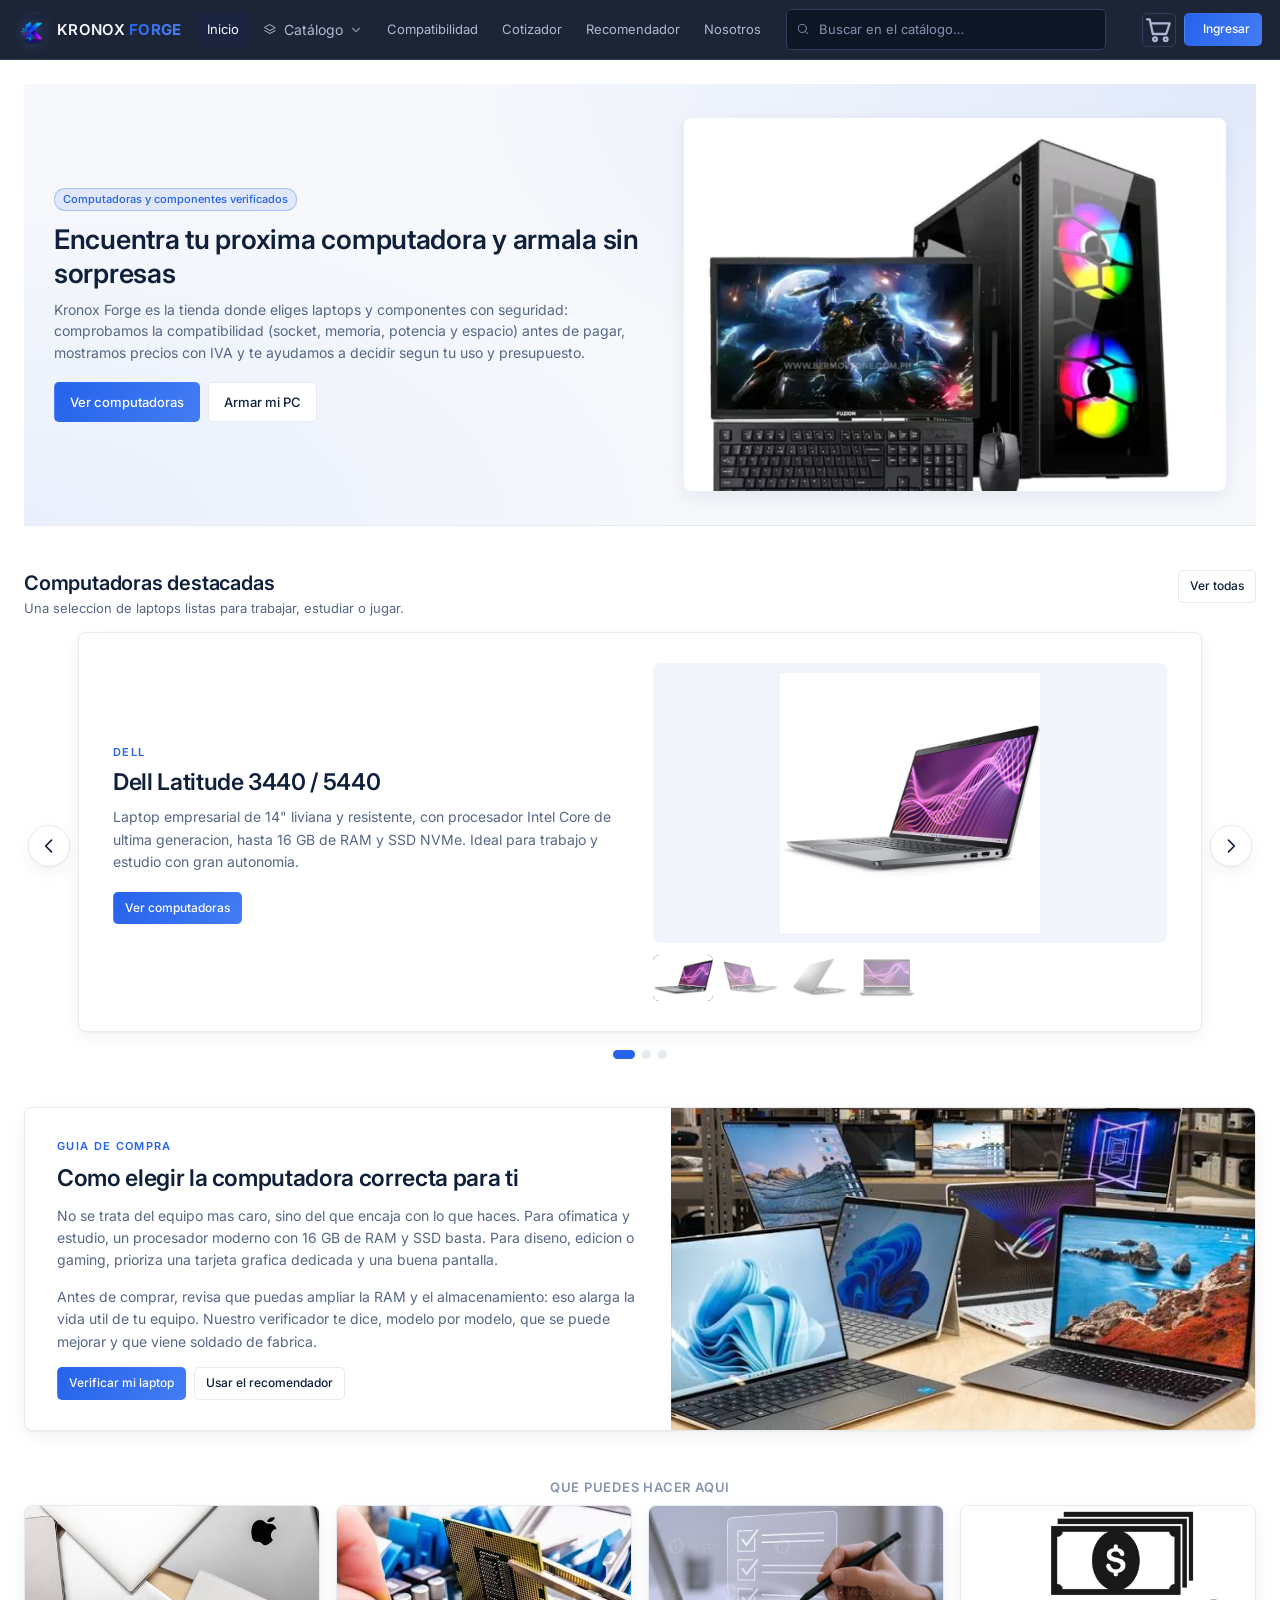
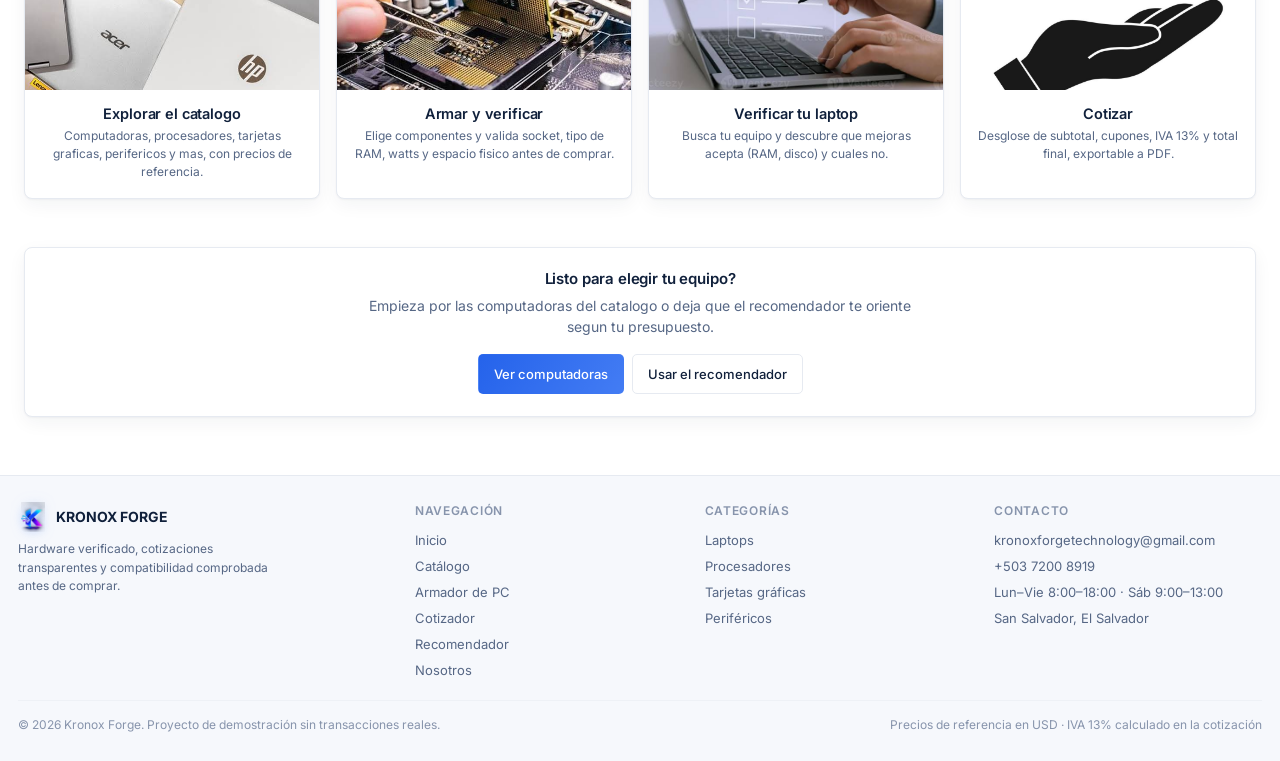
==== index.html @ dac4e7b0 "first commit" ====
<!DOCTYPE html>
<html lang="es">
<head>
<meta charset="UTF-8">
<meta name="viewport" content="width=device-width, initial-scale=1">
<title>Inicio — Kronox Forge</title>
<meta name="description" content="Kronox Forge: tienda y catalogo de computadoras y componentes verificados. Explora laptops destacadas, arma tu PC con validacion de compatibilidad y cotiza con IVA.">
<link rel="preconnect" href="https://fonts.googleapis.com">
<link rel="preconnect" href="https://fonts.gstatic.com" crossorigin>
<link href="https://fonts.googleapis.com/css2?family=Inter:wght@400;500;600&display=swap" rel="stylesheet">
<link rel="stylesheet" href="css/style.css">
<link rel="stylesheet" href="css/style2.css">
</head>
<body data-page="inicio">

<div id="navbar"></div>

<main class="main">
  <div class="wrap">

    <section class="hero hero-split reveal">
      <div class="hero-tx">
        <span class="badge badge-accent" style="margin-bottom:12px">Computadoras y componentes verificados</span>
        <h1>Encuentra tu proxima computadora y armala sin sorpresas</h1>
        <p>Kronox Forge es la tienda donde eliges laptops y componentes con seguridad: comprobamos la compatibilidad (socket, memoria, potencia y espacio) antes de pagar, mostramos precios con IVA y te ayudamos a decidir segun tu uso y presupuesto.</p>
        <div class="btn-group">
          <a class="btn btn-primary" href="catalogo.html?cat=laptops">Ver computadoras</a>
          <a class="btn" href="compatibilidad.html">Armar mi PC</a>
        </div>
      </div>
      <div class="hero-carousel" id="heroCarousel" aria-label="Imagenes de Kronox Forge"></div>
    </section>

    <section class="reveal" style="margin-bottom:48px">
      <div class="sec-head">
        <div>
          <h2>Computadoras destacadas</h2>
          <p>Una seleccion de laptops listas para trabajar, estudiar o jugar.</p>
        </div>
        <a class="btn btn-sm" href="catalogo.html?cat=laptops">Ver todas</a>
      </div>
      <div class="feat-carousel" id="featCarousel">
        <button class="feat-arrow feat-prev" id="featPrev" aria-label="Anterior"><svg viewBox="0 0 24 24" width="20" height="20" fill="none" stroke="currentColor" stroke-width="2" stroke-linecap="round" stroke-linejoin="round"><path d="M15 5l-7 7 7 7"/></svg></button>
        <div class="feat-track" id="featTrack"></div>
        <button class="feat-arrow feat-next" id="featNext" aria-label="Siguiente"><svg viewBox="0 0 24 24" width="20" height="20" fill="none" stroke="currentColor" stroke-width="2" stroke-linecap="round" stroke-linejoin="round"><path d="M9 5l7 7-7 7"/></svg></button>
        <div class="feat-dots" id="featDots"></div>
      </div>
    </section>

    <section class="reveal" style="margin-bottom:48px">
      <article class="card editorial">
        <div class="editorial-tx">
          <span class="eyebrow">Guia de compra</span>
          <h2>Como elegir la computadora correcta para ti</h2>
          <p>No se trata del equipo mas caro, sino del que encaja con lo que haces. Para ofimatica y estudio, un procesador moderno con 16 GB de RAM y SSD basta. Para diseno, edicion o gaming, prioriza una tarjeta grafica dedicada y una buena pantalla.</p>
          <p>Antes de comprar, revisa que puedas ampliar la RAM y el almacenamiento: eso alarga la vida util de tu equipo. Nuestro verificador te dice, modelo por modelo, que se puede mejorar y que viene soldado de fabrica.</p>
          <div class="btn-group">
            <a class="btn btn-primary btn-sm" href="compatibilidad.html">Verificar mi laptop</a>
            <a class="btn btn-sm" href="recomendador.html">Usar el recomendador</a>
          </div>
        </div>
        <div class="editorial-img" style="background-image:url('img/Inicio imagnes/guia-compra.png')"></div>
      </article>
    </section>

    <section class="reveal" style="margin-bottom:48px">
      <h4 class="section-title" style="text-align:center">Que puedes hacer aqui</h4>
      <div class="tiles">
        <a class="tile" href="catalogo.html">
          <span class="tile-img"><img src="img/Inicio imagnes/laptops muestras.pmg.jpg" alt="Computadoras de muestra" loading="lazy"></span>
          <span class="tile-tx"><h3>Explorar el catalogo</h3><p>Computadoras, procesadores, tarjetas graficas, perifericos y mas, con precios de referencia.</p></span>
        </a>
        <a class="tile" href="compatibilidad.html">
          <span class="tile-img"><img src="img/Inicio imagnes/armado-cpu.png" alt="Armado de PC" loading="lazy"></span>
          <span class="tile-tx"><h3>Armar y verificar</h3><p>Elige componentes y valida socket, tipo de RAM, watts y espacio fisico antes de comprar.</p></span>
        </a>
        <a class="tile" href="compatibilidad.html">
          <span class="tile-img"><img src="img/Inicio imagnes/verificar-laptop.png" alt="Verificacion de laptop" loading="lazy"></span>
          <span class="tile-tx"><h3>Verificar tu laptop</h3><p>Busca tu equipo y descubre que mejoras acepta (RAM, disco) y cuales no.</p></span>
        </a>
        <a class="tile" href="cotizador.html">
          <span class="tile-img"><img src="img/Inicio imagnes/cotizar.png" alt="Cotizacion" loading="lazy"></span>
          <span class="tile-tx"><h3>Cotizar</h3><p>Desglose de subtotal, cupones, IVA 13% y total final, exportable a PDF.</p></span>
        </a>
      </div>
    </section>

    <section class="card card-pad-lg reveal" style="text-align:center">
      <h3 style="margin:0 0 6px">Listo para elegir tu equipo?</h3>
      <p class="muted" style="max-width:560px;margin:0 auto 16px">Empieza por las computadoras del catalogo o deja que el recomendador te oriente segun tu presupuesto.</p>
      <div class="btn-group" style="justify-content:center">
        <a class="btn btn-primary" href="catalogo.html?cat=laptops">Ver computadoras</a>
        <a class="btn" href="recomendador.html">Usar el recomendador</a>
      </div>
    </section>

  </div>
</main>

<div id="footer"></div>
<script src="js/laptops.js"></script>
<script src="js/app.js"></script>
<script>
  (function () {
    var els = document.querySelectorAll('.reveal');
    if (!('IntersectionObserver' in window) || !els.length) {
      for (var r = 0; r < els.length; r++) els[r].classList.add('in');
    } else {
      var io = new IntersectionObserver(function (entries) {
        entries.forEach(function (e) {
          if (e.isIntersecting) { e.target.classList.add('in'); io.unobserve(e.target); }
        });
      }, { threshold: 0.12, rootMargin: '0px 0px -8% 0px' });
      els.forEach(function (el) { io.observe(el); });
    }
  })();

  (function () {
    var HERO_IMAGES = [
      'img/Inicio imagnes/PC Gamer Vanguard Alfa.png',
      'img/Inicio imagnes/Ram Emsamblaje.png',
      'img/Inicio imagnes/laptops muestras.pmg.jpg'
    ];
    var box = document.getElementById('heroCarousel');
    if (!box) return;
    box.innerHTML = HERO_IMAGES.map(function (s, i) {
      return '<img class="hero-slide' + (i === 0 ? ' on' : '') + '" src="' + encodeURI(s) + '" alt="">';
    }).join('');
    var slides = box.querySelectorAll('.hero-slide');
    if (slides.length < 2) return;
    var hi = 0;
    setInterval(function () {
      slides[hi].classList.remove('on');
      hi = (hi + 1) % slides.length;
      slides[hi].classList.add('on');
    }, 3000);
  })();

  (function () {
    var FEATURED = [
      {
        brand: 'Dell',
        name: 'Dell Latitude 3440 / 5440',
        desc: 'Laptop empresarial de 14" liviana y resistente, con procesador Intel Core de ultima generacion, hasta 16 GB de RAM y SSD NVMe. Ideal para trabajo y estudio con gran autonomia.',
        dir: 'img/Computadoras Destacadas/Computadora Dell/',
        images: ['Dell Latitude 3440  5440.png', 'Dell Latitude 3440 54401.png', 'Dell Latitude 3440 54402.png', 'Dell Latitude 3440 54403.png']
      },
      {
        brand: 'Lenovo',
        name: 'Lenovo IdeaPad Pro 5',
        desc: 'Portatil de 14" con pantalla nitida, chasis de aluminio y gran rendimiento multitarea. Equilibrio entre portabilidad y potencia para creativos y uso diario exigente.',
        dir: 'img/Computadoras Destacadas/Computadora Lenovo/',
        images: ['Lenovo IdeaPad PRO 5.png', 'Lenovo IdeaPad PRO 6.png', 'Lenovo IdeaPad PRO 7.png', 'IdeaPad Pro 5 lenovo.png', 'IdeaPad Pro 5 lenovo1.png', 'IdeaPad Pro 5 lenovo2.png', 'IdeaPad Pro 5 lenovo3.png', 'IdeaPad Pro 5 lenovo4.png', 'IdeaPad Pro 5 lenovo5.png']
      },
      {
        brand: 'ASUS',
        name: 'ASUS Zenbook 14 OLED',
        desc: 'Ultrabook premium de 14" con pantalla OLED, chasis delgado de ~1.2 kg y gran bateria. Perfecta para quienes buscan diseno, color preciso y portabilidad.',
        dir: 'img/Computadoras Destacadas/computadora Azus/',
        images: ['ASUS Zenbook 14 OLED.png', 'ASUS Zenbook 14 OLED1.png', 'ASUS Zenbook 14 OLED2.png', 'ASUS Zenbook 14 OLED3.png', 'ASUS Zenbook 14 OLED5.png', 'ASUS Zenbook 14 OLED6.png', 'ASUS Zenbook 14 OLED7.png']
      }
    ];
    var track = document.getElementById('featTrack');
    var dotsBox = document.getElementById('featDots');
    var prevBtn = document.getElementById('featPrev');
    var nextBtn = document.getElementById('featNext');
    if (!track) return;

    var fi = 0;
    var imgIdx = FEATURED.map(function () { return 0; });

    function esc(t) { var d = document.createElement('div'); d.textContent = t == null ? '' : t; return d.innerHTML; }

    function render() {
      var c = FEATURED[fi];
      var cur = imgIdx[fi];
      var thumbs = c.images.map(function (img, i) {
        return '<button type="button" class="feat-thumb' + (i === cur ? ' on' : '') +
          '" data-i="' + i + '" aria-label="Ver foto ' + (i + 1) + ' de ' + esc(c.name) + '">' +
          '<img src="' + encodeURI(c.dir + img) + '" alt=""></button>';
      }).join('');

      track.innerHTML =
        '<article class="feat-card">' +
          '<div class="feat-tx">' +
            '<span class="feat-brand">' + esc(c.brand) + '</span>' +
            '<h3>' + esc(c.name) + '</h3>' +
            '<p>' + esc(c.desc) + '</p>' +
            '<a class="btn btn-sm btn-primary" href="catalogo.html?cat=laptops">Ver computadoras</a>' +
          '</div>' +
          '<div class="feat-gallery">' +
            '<div class="feat-main"><img src="' + encodeURI(c.dir + c.images[cur]) + '" alt="' + esc(c.name) + '"></div>' +
            '<div class="feat-thumbs">' + thumbs + '</div>' +
          '</div>' +
        '</article>';

      var mainImg = track.querySelector('.feat-main img');
      var thumbBtns = track.querySelectorAll('.feat-thumb');
      Array.prototype.forEach.call(thumbBtns, function (b) {
        b.addEventListener('click', function () {
          var i = +b.getAttribute('data-i');
          imgIdx[fi] = i;
          mainImg.src = encodeURI(c.dir + c.images[i]);
          for (var k = 0; k < thumbBtns.length; k++) thumbBtns[k].classList.toggle('on', thumbBtns[k] === b);
        });
      });

      var dots = dotsBox.querySelectorAll('button');
      for (var i = 0; i < dots.length; i++) dots[i].classList.toggle('on', i === fi);
    }

    dotsBox.innerHTML = FEATURED.map(function (c) {
      return '<button type="button" aria-label="Ir a ' + esc(c.name) + '"></button>';
    }).join('');
    Array.prototype.forEach.call(dotsBox.querySelectorAll('button'), function (b, i) {
      b.addEventListener('click', function () { fi = i; render(); });
    });

    function go(dir) { fi = (fi + dir + FEATURED.length) % FEATURED.length; render(); }
    if (prevBtn) prevBtn.addEventListener('click', function () { go(-1); });
    if (nextBtn) nextBtn.addEventListener('click', function () { go(1); });

    render();
  })();
</script>
</body>
</html>
---- css/style.css ----
/* ============================================================
   KRONOX FORGE — Hoja de estilos global
   Estética: dashboard minimalista, slate oscuro, bordes finos.
   ============================================================ */

:root {
  --bg: #FFFFFF;
  --bg-alt: #F6F8FC;
  --surface: #FFFFFF;
  --surface-2: #F1F5FB;
  --border: #6EC1E4;
  --border-soft: #BFE4F3;
  --text: #10203B;
  --muted: #566785;
  --muted-2: #8794AC;
  --accent: #2563EB;
  --accent-2: #2563EB;
  --accent-soft: rgba(37, 99, 235, 0.10);
  --grad: linear-gradient(120deg, #2563EB 0%, #4F86F7 100%);
  --ok: #16A34A;
  --ok-soft: rgba(22, 163, 74, 0.12);
  --err: #DC2626;
  --err-soft: rgba(220, 38, 38, 0.10);
  --warn: #D97706;
  --warn-soft: rgba(217, 119, 6, 0.12);
  --nav-h: 60px;
  --side-w: 250px;
  --radius: 8px;
  --radius-sm: 5px;
  --t: 0.16s ease;
  --maxw: 1280px;
  --hover-border: #B9C6DD;
  --shadow-card: 0 1px 2px rgba(16, 32, 59, 0.04), 0 6px 18px rgba(16, 32, 59, 0.05);
}

/* El navbar conserva su acabado oscuro aunque la página sea blanca */
.nav {
  --bg: #0E1626;
  --surface: #1B2540;
  --surface-2: #243052;
  --border: #2E3C5E;
  --border-soft: #2E3C5E;
  --text: #F6F8FF;
  --muted: #AEB9D4;
  --muted-2: #8591B0;
  --accent-soft: rgba(91, 141, 239, 0.18);
  --hover-border: #465a7a;
}

* { box-sizing: border-box; }

html, body {
  margin: 0;
  padding: 0;
}

body {
  background: var(--bg);
  color: var(--text);
  font-family: 'Inter', system-ui, -apple-system, 'Segoe UI', Roboto, sans-serif;
  font-size: 14px;
  font-weight: 400;
  line-height: 1.55;
  -webkit-font-smoothing: antialiased;
  padding-top: var(--nav-h);
  min-height: 100vh;
}

h1, h2, h3, h4 { margin: 0; font-weight: 600; line-height: 1.25; letter-spacing: -0.01em; }
h1 { font-size: 24px; }
h2 { font-size: 18px; }
h3 { font-size: 15px; }
p { margin: 0 0 10px; }
a { color: var(--accent); text-decoration: none; transition: color var(--t); }
a:hover { color: #1D4ED8; }
img { max-width: 100%; display: block; }

/* Scrollbars finas */
* { scrollbar-width: thin; scrollbar-color: var(--border) transparent; }
::-webkit-scrollbar { width: 8px; height: 8px; }
::-webkit-scrollbar-track { background: transparent; }
::-webkit-scrollbar-thumb { background: var(--border); border-radius: 8px; }
::-webkit-scrollbar-thumb:hover { background: #3f5170; }

/* ---------- Layout base ---------- */
.shell { display: flex; align-items: flex-start; min-height: calc(100vh - var(--nav-h)); }
.main { flex: 1; min-width: 0; padding: 24px; }
.wrap { max-width: var(--maxw); margin: 0 auto; }
.stack { display: flex; flex-direction: column; gap: 16px; }
.row { display: flex; gap: 12px; align-items: center; }
.row-between { display: flex; gap: 12px; align-items: center; justify-content: space-between; }
.grid-2 { display: grid; grid-template-columns: 1fr 1fr; gap: 16px; }
.spacer { flex: 1; }
.hidden { display: none !important; }
.muted { color: var(--muted); }
.tiny { font-size: 12px; }
.mono { font-variant-numeric: tabular-nums; }
.center { text-align: center; }

.page-head { margin-bottom: 20px; }
.page-head h1 { margin-bottom: 4px; }
.page-head p { color: var(--muted); margin: 0; font-size: 13px; }
.section-title {
  font-size: 13px; font-weight: 600; text-transform: uppercase;
  letter-spacing: 0.06em; color: var(--muted-2); margin: 0 0 10px;
}

/* ---------- Superficies ---------- */
.card {
  background: var(--surface);
  border: 1px solid var(--border);
  border-radius: var(--radius);
  padding: 16px;
  box-shadow: var(--shadow-card);
}
.card-pad-lg { padding: 22px; }
.panel-title { font-size: 14px; font-weight: 600; margin-bottom: 12px; }
.divider { height: 1px; background: var(--border-soft); border: 0; margin: 14px 0; }

/* ---------- Navbar ---------- */
.nav {
  position: fixed; top: 0; left: 0; right: 0; height: var(--nav-h);
  background: rgba(15, 23, 42, 0.94);
  backdrop-filter: blur(8px);
  border-bottom: 1px solid var(--border);
  z-index: 900;
}
.nav-inner {
  max-width: var(--maxw); margin: 0 auto; height: 100%;
  display: flex; align-items: center; gap: 14px; padding: 0 18px; min-width: 0;
}
.logo {
  display: flex; align-items: center; gap: 9px; flex: none;
  font-weight: 600; font-size: 15px; letter-spacing: 0.02em; color: var(--text);
  white-space: nowrap;
}
.logo:hover { color: var(--text); }
.logo-mark {
  width: 30px; height: 30px; flex: none; object-fit: contain;
  filter: drop-shadow(0 0 6px rgba(79, 134, 247, 0.55));
}
.logo-txt b {
  background: var(--grad); -webkit-background-clip: text; background-clip: text;
  -webkit-text-fill-color: transparent; color: transparent; font-weight: 700;
}

.nav-links { display: flex; align-items: center; gap: 2px; min-width: 0; }
.nav-link {
  padding: 7px 11px; border-radius: var(--radius-sm);
  color: var(--muted); font-size: 13px; font-weight: 400;
  transition: background var(--t), color var(--t); white-space: nowrap;
}
.nav-link:hover { background: var(--surface); color: var(--text); }
.nav-link.active { color: var(--text); background: var(--surface); }

.nav-search { position: relative; flex: 1; max-width: 320px; }
.nav-search input { width: 100%; }

.nav-actions { display: flex; align-items: center; gap: 8px; margin-left: auto; }
.icon-btn {
  position: relative; width: 34px; height: 34px; flex: none;
  display: grid; place-items: center;
  background: transparent; border: 1px solid var(--border);
  border-radius: var(--radius-sm); color: var(--muted); cursor: pointer;
  transition: all var(--t);
}
.icon-btn:hover { border-color: #465a7a; color: var(--text); background: var(--surface); }
.badge-count {
  position: absolute; top: -6px; right: -6px; min-width: 17px; height: 17px;
  padding: 0 4px; border-radius: 9px; background: var(--accent);
  color: #fff; font-size: 10px; font-weight: 600; line-height: 17px; text-align: center;
}
.nav-user {
  display: flex; align-items: center; gap: 8px; padding: 4px 10px 4px 4px;
  border: 1px solid var(--border); border-radius: 20px; background: var(--surface);
  color: var(--text); font-size: 13px; cursor: pointer; transition: border-color var(--t);
}
.nav-user:hover { border-color: #465a7a; }
.avatar {
  width: 24px; height: 24px; border-radius: 50%; flex: none;
  background: #4F86F7; color: #fff;
  display: grid; place-items: center; font-size: 11px; font-weight: 600;
}
.menu {
  position: absolute; top: calc(100% + 8px); right: 0; min-width: 190px;
  background: var(--surface); border: 1px solid var(--border);
  border-radius: var(--radius); padding: 5px; z-index: 950;
  box-shadow: 0 12px 28px rgba(0,0,0,0.45);
}
.menu button, .menu a {
  display: flex; align-items: center; gap: 9px; width: 100%;
  padding: 8px 10px; border: 0; border-radius: var(--radius-sm);
  background: transparent; color: var(--text); font: inherit; font-size: 13px;
  text-align: left; cursor: pointer; transition: background var(--t);
}
.menu button:hover, .menu a:hover { background: var(--surface-2); color: var(--text); }
.menu hr { border: 0; border-top: 1px solid var(--border-soft); margin: 5px 0; }
.menu-label { padding: 8px 10px 4px; font-size: 11px; color: var(--muted-2); text-transform: uppercase; letter-spacing: 0.05em; }

.nav-burger { display: none; }

/* Menú de categorías en la barra superior */
.nav-cat { position: relative; }
.nav-cat-btn {
  display: inline-flex; align-items: center; gap: 6px;
  border: 0; background: transparent; font: inherit; cursor: pointer;
}
.nav-cat-btn .nc-ic { width: 15px; height: 15px; display: inline-grid; place-items: center; }
.nav-cat-btn .nc-ic svg, .nav-cat-btn .caret { width: 14px; height: 14px; }
.nav-cat-btn .caret { transition: transform var(--t); opacity: 0.7; }
.nav-cat-btn[aria-expanded="true"] { background: var(--surface); color: var(--text); }
.nav-cat-btn[aria-expanded="true"] .caret { transform: rotate(180deg); }
.cat-mega {
  position: absolute; top: calc(100% + 10px); left: 0; width: min(560px, 86vw);
  background: var(--surface); border: 1px solid var(--border); border-radius: var(--radius);
  box-shadow: 0 16px 40px rgba(0, 0, 0, 0.5); padding: 10px; z-index: 960;
}
.cat-mega-grid { display: grid; grid-template-columns: repeat(3, 1fr); gap: 4px; }
.cat-mega-item {
  display: flex; align-items: center; gap: 10px; padding: 9px 10px;
  border-radius: var(--radius-sm); color: var(--text); font-size: 13px; font-weight: 500;
  transition: background var(--t);
}
.cat-mega-item:hover { background: var(--surface-2); color: var(--text); }
.cat-mega-item .cm-ic {
  width: 32px; height: 32px; flex: none; display: grid; place-items: center;
  border-radius: var(--radius-sm); background: var(--accent-soft);
  border: 1px solid rgba(91, 141, 239, 0.3); color: #ABC6FF;
}
.cat-mega-item .cm-ic svg { width: 16px; height: 16px; }
.cat-mega-item .cm-tx { display: flex; flex-direction: column; line-height: 1.25; min-width: 0; }
.cat-mega-item .cm-tx small { color: var(--muted-2); font-size: 11px; font-weight: 400; }

/* Menú móvil (categorías + navegación) */
.mobile-menu { display: none; }
.mobile-menu.open {
  display: block; position: fixed; top: var(--nav-h); left: 0; right: 0;
  background: var(--surface); border-bottom: 1px solid var(--border);
  padding: 14px 16px; max-height: calc(100vh - var(--nav-h)); overflow-y: auto;
  z-index: 850; box-shadow: 0 16px 30px rgba(0, 0, 0, 0.45);
}
.mm-sec { margin-bottom: 14px; }
.mm-sec:last-child { margin-bottom: 0; }
.mm-h { font-size: 11px; text-transform: uppercase; letter-spacing: 0.06em; color: var(--muted-2); margin-bottom: 8px; }
.mm-cats { display: grid; grid-template-columns: 1fr 1fr; gap: 4px; }
.mobile-menu a { display: block; padding: 9px 10px; border-radius: var(--radius-sm); color: var(--muted); font-size: 13px; }
.mobile-menu a:hover, .mobile-menu a.active { background: var(--surface-2); color: var(--text); }
@media (min-width: 901px) { .mobile-menu { display: none !important; } }

/* Sugerencias de búsqueda */
.suggest {
  position: absolute; top: calc(100% + 6px); left: 0; right: 0; max-height: 340px; overflow-y: auto;
  background: var(--surface); border: 1px solid var(--border); border-radius: var(--radius);
  box-shadow: 0 12px 28px rgba(0,0,0,0.45); z-index: 960; padding: 5px;
}
.suggest-item {
  display: flex; align-items: center; gap: 10px; width: 100%;
  padding: 8px 9px; border: 0; background: transparent; color: var(--text);
  font: inherit; font-size: 13px; text-align: left; cursor: pointer; border-radius: var(--radius-sm);
}
.suggest-item:hover, .suggest-item.sel { background: var(--surface-2); }
.suggest-item .s-price { margin-left: auto; color: var(--muted); font-size: 12px; }
.suggest-empty { padding: 12px 10px; color: var(--muted); font-size: 13px; }

/* ---------- Sidebar ---------- */
.sidebar {
  width: var(--side-w); flex: none; position: sticky; top: var(--nav-h);
  height: calc(100vh - var(--nav-h)); overflow-y: auto;
  border-right: 1px solid var(--border); background: var(--bg-alt);
  padding: 18px 16px; transition: width var(--t), padding var(--t);
}
.sidebar.collapsed { width: 0; padding: 18px 0; overflow: hidden; border-right: 0; }
.side-group { margin-bottom: 22px; }
.side-group > h4 {
  font-size: 11px; text-transform: uppercase; letter-spacing: 0.07em;
  color: var(--muted-2); margin-bottom: 9px; font-weight: 600;
}
.side-list { display: flex; flex-direction: column; gap: 1px; }
.side-link {
  display: flex; align-items: center; gap: 8px; padding: 6px 9px;
  border-radius: var(--radius-sm); color: var(--muted); font-size: 13px;
  cursor: pointer; border: 0; background: transparent; width: 100%;
  text-align: left; font: inherit; transition: all var(--t);
}
.side-link:hover { background: var(--surface); color: var(--text); }
.side-link.active { background: var(--accent-soft); color: var(--accent); }
.side-link .count { margin-left: auto; font-size: 11px; color: var(--muted-2); }
.check {
  display: flex; align-items: center; gap: 8px; padding: 5px 2px;
  font-size: 13px; color: var(--muted); cursor: pointer; transition: color var(--t);
}
.check:hover { color: var(--text); }
.check input { accent-color: var(--accent); width: 14px; height: 14px; cursor: pointer; }
.check .count { margin-left: auto; font-size: 11px; color: var(--muted-2); }

/* Slider doble de precio */
.range-wrap { position: relative; height: 30px; margin: 6px 2px 2px; }
.range-wrap input[type=range] {
  position: absolute; left: 0; right: 0; top: 12px; width: 100%; margin: 0;
  -webkit-appearance: none; appearance: none; background: transparent; pointer-events: none; height: 6px;
}
.range-wrap input[type=range]::-webkit-slider-thumb {
  -webkit-appearance: none; appearance: none; pointer-events: auto;
  width: 14px; height: 14px; border-radius: 50%; background: var(--accent);
  border: 2px solid var(--bg); cursor: pointer; transition: transform var(--t);
}
.range-wrap input[type=range]::-webkit-slider-thumb:hover { transform: scale(1.15); }
.range-wrap input[type=range]::-moz-range-thumb {
  pointer-events: auto; width: 12px; height: 12px; border-radius: 50%;
  background: var(--accent); border: 2px solid var(--bg); cursor: pointer;
}
.range-track { position: absolute; left: 0; right: 0; top: 14px; height: 3px; background: var(--border); border-radius: 3px; }
.range-fill { position: absolute; top: 14px; height: 3px; background: var(--accent); border-radius: 3px; }
.range-vals { display: flex; justify-content: space-between; font-size: 12px; color: var(--muted); margin-top: 4px; }

/* ---------- Formularios ---------- */
label.field { display: block; margin-bottom: 12px; }
label.field > span { display: block; font-size: 12px; color: var(--muted); margin-bottom: 5px; }
input[type=text], input[type=email], input[type=password], input[type=number],
input[type=tel], input[type=search], select, textarea {
  width: 100%; padding: 9px 11px; font: inherit; font-size: 13px;
  background: var(--bg); color: var(--text);
  border: 1px solid var(--border); border-radius: var(--radius-sm);
  transition: border-color var(--t), background var(--t);
}
input::placeholder, textarea::placeholder { color: var(--muted-2); }
input:focus, select:focus, textarea:focus {
  outline: none; border-color: var(--accent); background: var(--bg); box-shadow: 0 0 0 3px var(--accent-soft);
}
input.invalid, select.invalid { border-color: var(--err); }
input.valid { border-color: var(--ok); }
select { cursor: pointer; appearance: none;
  background-image: url("data:image/svg+xml;utf8,<svg xmlns='http://www.w3.org/2000/svg' width='12' height='12' viewBox='0 0 24 24' fill='none' stroke='%2394A3B8' stroke-width='2'><path d='M6 9l6 6 6-6'/></svg>");
  background-repeat: no-repeat; background-position: right 10px center; padding-right: 30px;
}
textarea { resize: vertical; min-height: 74px; }
.search-input-wrap { position: relative; }
.search-input-wrap > svg {
  position: absolute; left: 10px; top: 50%; transform: translateY(-50%);
  color: var(--muted-2); pointer-events: none;
}
.search-input-wrap input { padding-left: 32px; }
.err-text { color: var(--err); font-size: 12px; margin-top: 4px; min-height: 14px; }
.ok-text { color: var(--ok); font-size: 12px; margin-top: 4px; }
.hint { color: var(--muted-2); font-size: 12px; }

/* Slider simple */
input[type=range].solo {
  -webkit-appearance: none; appearance: none; width: 100%; height: 4px;
  background: var(--border); border-radius: 4px; cursor: pointer;
}
input[type=range].solo::-webkit-slider-thumb {
  -webkit-appearance: none; width: 15px; height: 15px; border-radius: 50%;
  background: var(--accent); border: 2px solid var(--bg); cursor: pointer;
}
input[type=range].solo::-moz-range-thumb {
  width: 13px; height: 13px; border-radius: 50%; background: var(--accent);
  border: 2px solid var(--bg); cursor: pointer;
}

/* Toggle */
.toggle-group { display: inline-flex; border: 1px solid var(--border); border-radius: var(--radius-sm); overflow: hidden; }
.toggle-group button {
  padding: 8px 16px; border: 0; background: transparent; color: var(--muted);
  font: inherit; font-size: 13px; cursor: pointer; transition: all var(--t);
}
.toggle-group button + button { border-left: 1px solid var(--border); }
.toggle-group button.active { background: var(--accent-soft); color: var(--accent); }
.toggle-group button:hover:not(.active) { background: var(--surface); color: var(--text); }

/* Chips multiselect */
.chips { display: flex; flex-wrap: wrap; gap: 6px; }
.chip {
  padding: 5px 11px; border: 1px solid var(--border); border-radius: 16px;
  background: transparent; color: var(--muted); font: inherit; font-size: 12px;
  cursor: pointer; transition: all var(--t);
}
.chip:hover { border-color: var(--hover-border); color: var(--text); }
.chip.active { background: var(--accent-soft); border-color: var(--accent); color: var(--accent); }

/* Switch */
.switch { display: inline-flex; align-items: center; gap: 9px; cursor: pointer; font-size: 13px; color: var(--muted); }
.switch input { display: none; }
.switch .track {
  width: 34px; height: 19px; border-radius: 10px; background: var(--border);
  position: relative; transition: background var(--t); flex: none;
}
.switch .track::after {
  content: ''; position: absolute; top: 2px; left: 2px; width: 15px; height: 15px;
  border-radius: 50%; background: var(--muted); transition: transform var(--t), background var(--t);
}
.switch input:checked + .track { background: var(--accent); }
.switch input:checked + .track::after { transform: translateX(15px); background: #fff; }

/* ---------- Botones ---------- */
.btn {
  display: inline-flex; align-items: center; justify-content: center; gap: 7px;
  padding: 9px 15px; border-radius: var(--radius-sm); border: 1px solid var(--border);
  background: var(--surface); color: var(--text); font: inherit; font-size: 13px; font-weight: 500;
  cursor: pointer; transition: all var(--t); white-space: nowrap;
}
.btn:hover { border-color: var(--hover-border); background: var(--surface-2); }
.btn:active { transform: translateY(1px); }
.btn:disabled { opacity: 0.45; cursor: not-allowed; transform: none; }
.btn-primary { background: var(--grad); background-size: 140% 140%; border-color: transparent; color: #fff; }
.btn-primary:hover { background-position: 100% 0; border-color: transparent; filter: brightness(1.05); }
.btn-ghost { background: transparent; border-color: transparent; color: var(--muted); }
.btn-ghost:hover { background: var(--surface); color: var(--text); border-color: var(--border); }
.btn-ok { background: var(--ok); border-color: transparent; color: #fff; }
.btn-ok:hover { background: #15803D; border-color: transparent; color: #fff; filter: brightness(1.03); }
.btn-danger { background: var(--err); border-color: transparent; color: #fff; }
.btn-danger:hover { background: #B91C1C; border-color: transparent; color: #fff; filter: brightness(1.03); }
.btn-clear { color: var(--err); }
.btn-clear:hover { background: var(--err-soft); border-color: var(--err); color: var(--err); }
.btn-sm { padding: 6px 11px; font-size: 12px; }
.btn-block { width: 100%; }
.btn-group { display: flex; gap: 8px; flex-wrap: wrap; }

/* ---------- Badges / estados ---------- */
.badge {
  display: inline-flex; align-items: center; gap: 5px; padding: 2px 8px;
  border-radius: 11px; font-size: 11px; font-weight: 500;
  background: var(--surface-2); color: var(--muted); border: 1px solid var(--border);
}
.badge-ok { background: var(--ok-soft); color: #15803D; border-color: rgba(22,163,74,0.30); }
.badge-err { background: var(--err-soft); color: #B91C1C; border-color: rgba(220,38,38,0.30); }
.badge-warn { background: var(--warn-soft); color: #B45309; border-color: rgba(217,119,6,0.30); }
.badge-accent { background: var(--accent-soft); color: var(--accent); border-color: rgba(37,99,235,0.28); }
.dot { width: 7px; height: 7px; border-radius: 50%; background: currentColor; flex: none; }
.dot-ok { background: var(--ok); }
.dot-err { background: var(--err); }
.dot-warn { background: var(--warn); }

/* ---------- Grid de productos ---------- */
.toolbar {
  display: flex; align-items: center; gap: 12px; flex-wrap: wrap; margin-bottom: 16px;
}
.toolbar .spacer { flex: 1; }
.result-count { color: var(--muted); font-size: 13px; }

.grid {
  display: grid; gap: 14px;
  grid-template-columns: repeat(auto-fill, minmax(238px, 1fr));
}
.pcard {
  background: var(--surface); border: 1px solid var(--border); border-radius: var(--radius);
  padding: 14px; display: flex; flex-direction: column; gap: 10px;
  cursor: pointer; transition: border-color var(--t), background var(--t);
}
.pcard:hover { border-color: var(--hover-border); background: var(--surface-2); }
.pcard-top { display: flex; align-items: flex-start; gap: 11px; }
.picon {
  width: 42px; height: 42px; flex: none; border-radius: var(--radius-sm);
  background: var(--bg); border: 1px solid var(--border);
  display: grid; place-items: center; color: var(--muted);
}
.picon svg { width: 20px; height: 20px; }
.pcard h3 { font-size: 13.5px; font-weight: 600; line-height: 1.35; }
.pcard .brand { font-size: 11px; color: var(--muted-2); text-transform: uppercase; letter-spacing: 0.05em; margin-bottom: 3px; }
.pspecs { display: flex; flex-wrap: wrap; gap: 4px; }
.pspec {
  font-size: 11px; color: var(--muted); background: var(--bg);
  border: 1px solid var(--border-soft); padding: 1px 7px; border-radius: 10px;
}
.pcard-foot { display: flex; align-items: center; gap: 8px; margin-top: auto; padding-top: 4px; }
.price { font-size: 16px; font-weight: 600; letter-spacing: -0.01em; }
.price-sm { font-size: 13px; }
.stock-line { font-size: 11px; color: var(--muted-2); }
.fav-btn {
  width: 28px; height: 28px; flex: none; display: grid; place-items: center;
  border: 1px solid transparent; border-radius: var(--radius-sm); background: transparent;
  color: var(--muted-2); cursor: pointer; transition: all var(--t);
}
.fav-btn:hover { color: var(--text); border-color: var(--border); }
.fav-btn.on { color: var(--err); }
.empty {
  padding: 46px 20px; text-align: center; color: var(--muted);
  border: 1px dashed var(--border); border-radius: var(--radius);
}
.empty h3 { color: var(--text); margin-bottom: 6px; font-size: 15px; }

/* Imágenes de producto */
.pthumb { position: relative; border-radius: 6px; overflow: hidden; border: 1px solid var(--border-soft); background: var(--bg); }
.pthumb img { width: 100%; height: 118px; object-fit: cover; display: block; transition: transform 0.2s ease; }
.pcard:hover .pthumb img { transform: scale(1.04); }
.pthumb-tag {
  position: absolute; left: 7px; bottom: 7px; padding: 2px 8px; border-radius: 10px;
  background: rgba(15, 23, 42, 0.84); border: 1px solid var(--border);
  color: var(--muted); font-size: 10.5px; letter-spacing: 0.02em;
}
.pthumb-tag.err { color: #FECACA; border-color: rgba(220, 38, 38, 0.5); background: rgba(185,28,28,0.92); }
.detail-img { width: 100%; height: 190px; object-fit: cover; border-radius: 6px; border: 1px solid var(--border); margin-bottom: 14px; }
.pick-img, .q-img, .rec-img { width: 38px; height: 38px; object-fit: cover; border-radius: 5px; border: 1px solid var(--border); flex: none; }
.rec-lg { width: 56px; height: 56px; border-radius: 6px; }

/* ---------- Landing ---------- */
.hero {
  position: relative; overflow: hidden;
  border: 0; border-bottom: 1px solid var(--border); border-radius: 0;
  background:
    radial-gradient(120% 160% at 100% 0%, rgba(37, 99, 235, 0.10) 0%, transparent 55%),
    radial-gradient(100% 140% at 0% 100%, rgba(79, 134, 247, 0.08) 0%, transparent 55%),
    var(--bg-alt);
  padding: 34px 30px; margin-bottom: 22px;
}
.hero > :not(.hero-bg) { position: relative; }
.hero-bg {
  position: absolute; inset: 0; width: 100%; height: 100%;
  object-fit: cover; object-position: right center;
  opacity: 0.16; pointer-events: none;
  -webkit-mask-image: linear-gradient(to left, #000 30%, transparent 92%);
  mask-image: linear-gradient(to left, #000 30%, transparent 92%);
}
.hero h1 { font-size: 27px; margin-bottom: 8px; max-width: 640px; }
.hero p { color: var(--muted); max-width: 620px; font-size: 14px; margin-bottom: 18px; }
.hero-search { max-width: 520px; }
.stats { display: grid; grid-template-columns: repeat(auto-fit, minmax(150px, 1fr)); gap: 12px; margin-bottom: 22px; }
.stat { background: var(--surface); border: 1px solid var(--border); border-radius: var(--radius); padding: 14px 16px; }
.stat .n { font-size: 21px; font-weight: 600; letter-spacing: -0.02em; }
.stat .l { font-size: 12px; color: var(--muted); }
.tiles { display: grid; grid-template-columns: repeat(auto-fit, minmax(210px, 1fr)); gap: 12px; }
.tile {
  display: flex; gap: 12px; align-items: flex-start; padding: 15px;
  background: var(--surface); border: 1px solid var(--border); border-radius: var(--radius);
  color: var(--text); transition: border-color var(--t), background var(--t);
}
.tile:hover { border-color: var(--hover-border); background: var(--surface-2); color: var(--text); }
.tile h3 { font-size: 13.5px; margin-bottom: 3px; }
.tile p { font-size: 12px; color: var(--muted); margin: 0; }

/* ---------- Modales ---------- */
.overlay {
  position: fixed; inset: 0; background: rgba(2, 6, 23, 0.72);
  display: flex; align-items: center; justify-content: center; padding: 20px;
  z-index: 1000; opacity: 0; pointer-events: none; transition: opacity var(--t);
}
.overlay.open { opacity: 1; pointer-events: auto; }
.modal {
  background: var(--surface); border: 1px solid var(--border); border-radius: var(--radius);
  width: 100%; max-width: 460px; max-height: 88vh; overflow-y: auto;
  transform: translateY(8px); transition: transform var(--t);
}
.overlay.open .modal { transform: translateY(0); }
.modal-lg { max-width: 660px; }
.modal-xl { max-width: 860px; }
.modal-head {
  display: flex; align-items: center; gap: 12px; padding: 15px 18px;
  border-bottom: 1px solid var(--border); position: sticky; top: 0; background: var(--surface); z-index: 2;
}
.modal-head h3 { font-size: 15px; }
.modal-body { padding: 18px; }
.modal-foot {
  display: flex; gap: 8px; justify-content: flex-end; padding: 14px 18px;
  border-top: 1px solid var(--border); position: sticky; bottom: 0; background: var(--surface);
}
.x-btn {
  width: 28px; height: 28px; display: grid; place-items: center; margin-left: auto;
  border: 0; background: transparent; color: var(--muted); cursor: pointer;
  border-radius: var(--radius-sm); transition: all var(--t); flex: none;
}
.x-btn:hover { background: var(--surface-2); color: var(--text); }

/* Slide-over lateral */
.drawer {
  position: fixed; top: 0; right: 0; bottom: 0; width: 100%; max-width: 400px;
  background: var(--surface); border-left: 1px solid var(--border); z-index: 1000;
  transform: translateX(100%); transition: transform 0.2s ease;
  display: flex; flex-direction: column;
}
.drawer.open { transform: translateX(0); }
.drawer-back { position: fixed; inset: 0; background: rgba(2,6,23,0.6); z-index: 999; opacity: 0; pointer-events: none; transition: opacity var(--t); }
.drawer-back.open { opacity: 1; pointer-events: auto; }

/* Tabs de auth */
.tabs { display: flex; gap: 2px; border-bottom: 1px solid var(--border); margin-bottom: 16px; }
.tab {
  padding: 8px 14px; border: 0; background: transparent; color: var(--muted);
  font: inherit; font-size: 13px; cursor: pointer; border-bottom: 2px solid transparent;
  margin-bottom: -1px; transition: all var(--t);
}
.tab:hover { color: var(--text); }
.tab.active { color: var(--text); border-bottom-color: var(--accent); }

/* ---------- Detalle de producto ---------- */
.detail-top { display: flex; gap: 16px; align-items: flex-start; }
.detail-icon {
  width: 74px; height: 74px; flex: none; border-radius: var(--radius);
  background: var(--bg); border: 1px solid var(--border); display: grid; place-items: center; color: var(--muted);
}
.detail-icon svg { width: 32px; height: 32px; }
.spec-table { width: 100%; border-collapse: collapse; font-size: 13px; }
.spec-table th, .spec-table td { text-align: left; padding: 7px 9px; border-bottom: 1px solid var(--border-soft); }
.spec-table th { color: var(--muted); font-weight: 400; width: 42%; }
.spec-table tr:last-child th, .spec-table tr:last-child td { border-bottom: 0; }
---- css/style2.css ----
/* ============================================================
   KRONOX FORGE — Hoja de estilos (parte 2 / continuación)
   Se divide en dos archivos por organización (el CSS supera 1000 líneas).
   Importar DESPUÉS de css/style.css en cada página.
   ============================================================ */

/* ---------- Constructor de PC ---------- */
.builder { display: grid; grid-template-columns: 320px minmax(0, 1fr); gap: 18px; align-items: start; }
.slots { display: flex; flex-direction: column; gap: 9px; }
.slot {
  display: flex; align-items: center; gap: 13px; padding: 12px 14px;
  background: var(--surface); border: 1px solid var(--border); border-radius: var(--radius);
  transition: border-color var(--t);
}
.slot.filled { border-color: rgba(37,99,235,0.45); }
.slot.bad { border-color: rgba(239,68,68,0.5); }
.slot-icon {
  width: 36px; height: 36px; flex: none; border-radius: var(--radius-sm);
  background: var(--bg); border: 1px solid var(--border); display: grid; place-items: center; color: var(--muted);
}
.slot.filled .slot-icon { color: var(--accent); border-color: rgba(37,99,235,0.35); background: var(--accent-soft); }
.slot-info { flex: 1; min-width: 0; }
.slot-label { font-size: 11px; text-transform: uppercase; letter-spacing: 0.06em; color: var(--muted-2); }
.slot-name { font-size: 13.5px; font-weight: 500; white-space: nowrap; overflow: hidden; text-overflow: ellipsis; }
.slot-meta { font-size: 12px; color: var(--muted); }
.slot-price { font-size: 14px; font-weight: 600; white-space: nowrap; }
.slot-act { display: flex; gap: 6px; align-items: center; flex: none; }

.pick-list { display: flex; flex-direction: column; gap: 6px; max-height: 46vh; overflow-y: auto; }
.pick {
  display: flex; align-items: center; gap: 11px; padding: 10px 12px; text-align: left;
  background: var(--bg); border: 1px solid var(--border); border-radius: var(--radius-sm);
  color: var(--text); font: inherit; font-size: 13px; cursor: pointer; transition: all var(--t); width: 100%;
}
.pick:hover { border-color: var(--accent); background: var(--surface-2); }
.pick.sel { border-color: var(--accent); background: var(--accent-soft); }
.pick .p-main { flex: 1; min-width: 0; }
.pick .p-sub { font-size: 11.5px; color: var(--muted); }
.pick .p-price { font-weight: 600; white-space: nowrap; }

.sum-panel { position: sticky; top: calc(var(--nav-h) + 20px); order: -1; }
.sum-line { display: flex; justify-content: space-between; font-size: 13px; padding: 4px 0; color: var(--muted); }
.sum-line b { color: var(--text); font-weight: 500; }
.sum-total { display: flex; justify-content: space-between; align-items: center; gap: 10px; flex-wrap: wrap; padding-top: 10px; margin-top: 8px; border-top: 1px solid var(--border); }
.sum-total .n { font-size: 20px; font-weight: 600; letter-spacing: -0.02em; }

.checks { display: flex; flex-direction: column; gap: 7px; }
.check-item {
  display: flex; gap: 10px; align-items: flex-start; padding: 9px 11px;
  border-radius: var(--radius-sm); border: 1px solid var(--border); background: var(--bg); font-size: 12.5px;
}
.check-item.ok { border-color: rgba(22,163,74,0.3); background: var(--ok-soft); }
.check-item.err { border-color: rgba(220,38,38,0.3); background: var(--err-soft); }
.check-item.warn { border-color: rgba(217,119,6,0.3); background: var(--warn-soft); }
.check-item .ci-body { flex: 1; }
.check-item .ci-title { font-weight: 500; color: var(--text); }
.check-item .ci-desc { color: var(--muted); font-size: 12px; margin-top: 1px; }
.check-item.ok .ci-desc { color: #15803D; }
.check-item.err .ci-desc { color: #B91C1C; }
.check-item.warn .ci-desc { color: #B45309; }

/* Recomendaciones de compatibilidad */
.rec-group { margin-bottom: 20px; }
.rec {
  display: flex; gap: 12px; align-items: flex-start; padding: 12px 14px;
  background: var(--surface); border: 1px solid var(--border); border-radius: var(--radius);
  margin-bottom: 8px; transition: border-color var(--t);
}
.rec:hover { border-color: var(--hover-border); box-shadow: var(--shadow-card); }
.rec .why { font-size: 12.5px; color: var(--muted); margin-top: 4px; }

/* ---------- Verificador (Parte B) ---------- */
.vr-top { display: grid; grid-template-columns: minmax(0, 1fr) minmax(0, 1.1fr); gap: 14px; margin-bottom: 18px; align-items: stretch; }
.vr-head, .vr-specs { margin: 0; }
.vr-upsell { margin-bottom: 14px; }
.spec-grid { display: grid; grid-template-columns: 1fr 1fr; gap: 6px 18px; }
.spec-row { display: flex; justify-content: space-between; gap: 10px; padding: 6px 0; border-bottom: 1px solid var(--border); font-size: 12.5px; }
.spec-row .sk { color: var(--muted); text-transform: capitalize; }
.spec-row .sv { color: var(--text); font-weight: 600; text-align: right; }
.rec-grid { display: grid; grid-template-columns: repeat(4, minmax(0, 1fr)); gap: 12px; }
.rec-card {
  display: flex; flex-direction: column; gap: 10px; padding: 16px;
  background: var(--surface); border: 1px solid var(--border); border-radius: 14px;
  box-shadow: var(--shadow-card);
  transition: transform var(--t), border-color var(--t), box-shadow var(--t);
}
.rec-card:hover { transform: translateY(-3px); border-color: var(--hover-border); box-shadow: 0 10px 26px rgba(16, 32, 59, 0.12); }
.rec-card-img { width: 100%; height: 150px; object-fit: cover; border-radius: 10px; border: 1px solid var(--border); background: var(--surface-2); }
.rec-card-body { flex: 1; min-width: 0; display: flex; flex-direction: column; gap: 5px; }
.rec-card-name { font-size: 14.5px; line-height: 1.35; font-weight: 600; }
.rec-card-price { color: var(--accent); font-size: 15px; }
.rec-card-why { font-size: 12px; color: var(--muted); margin: 0; display: -webkit-box; -webkit-line-clamp: 3; -webkit-box-orient: vertical; overflow: hidden; }
.rec-card-acts { display: flex; gap: 8px; margin-top: auto; }
.rec-card-acts .btn { flex: 1; justify-content: center; padding: 8px 10px; }
.rec-detail-img { width: 120px; height: 90px; object-fit: cover; border-radius: 8px; border: 1px solid var(--border); flex: none; }
@media (max-width: 980px) { .rec-grid { grid-template-columns: repeat(2, minmax(0, 1fr)); } .vr-top { grid-template-columns: 1fr; } }
@media (max-width: 560px) { .rec-grid { grid-template-columns: 1fr; } .spec-grid { grid-template-columns: 1fr; } }

/* ---------- Verificador individual (laptop + upgrades) ---------- */
.vr-layout { display: grid; grid-template-columns: 300px minmax(0, 1fr); gap: 18px; align-items: start; }
.vr-aside { position: sticky; top: 86px; display: flex; flex-direction: column; gap: 12px; min-width: 0; }
.vr-main { min-width: 0; }

/* --- Verificador individual: cabecera + 2 paneles + mejoras --- */
.vr-stack { display: flex; flex-direction: column; gap: 16px; }
.vr-head { display: flex; align-items: center; gap: 16px; }
.vr-head-ic { width: 52px; height: 52px; flex: none; border-radius: 12px; display: grid; place-items: center; background: var(--accent-soft); color: var(--accent); }
.vr-head-ic svg { width: 26px; height: 26px; }
.vr-head-tx { min-width: 0; }
.vr-head-tx h3 { font-size: 19px; line-height: 1.2; }
.vr-head-chips { display: flex; flex-wrap: wrap; gap: 5px; margin-top: 8px; }
.vr-panels { display: grid; grid-template-columns: minmax(0, 1fr) minmax(0, 1fr); gap: 14px; }
.vr-panel { min-width: 0; background: var(--surface); border: 1px solid var(--border); border-radius: var(--radius); padding: 16px 18px; }
.vr-panel-up { border-top: 3px solid var(--ok); }
.vr-panel-specs { border-top: 3px solid var(--accent); }
.vr-panel-title { display: flex; align-items: center; gap: 8px; font-size: 13.5px; font-weight: 600; margin-bottom: 12px; }
.vr-pt-ic { display: inline-flex; width: 18px; height: 18px; color: var(--accent); }
.vr-pt-ic.ok { color: var(--ok); }
.vr-pt-ic svg { width: 18px; height: 18px; }
.vr-panel-specs .spec-grid { grid-template-columns: 1fr; gap: 7px; }
.vr-body { min-width: 0; }
@media (max-width: 820px) {
  .vr-panels { grid-template-columns: 1fr; gap: 12px; }
}

/* --- Botón extra pequeño --- */
.btn-xs { padding: 5px 11px; font-size: 12px; border-radius: var(--radius-sm); }

/* --- Buscar compatibilidad dentro del modal del catálogo --- */
.compat-search { margin-top: 12px; border: 1px solid var(--border); border-radius: var(--radius-sm); background: var(--surface-2); padding: 12px; }
.cs-head { font-size: 12.5px; font-weight: 600; margin: 0 0 8px; color: var(--text); }
.cs-input { position: relative; }
.cs-input input { width: 100%; }
.cs-suggest { list-style: none; margin: 6px 0 0; padding: 0; display: flex; flex-direction: column; gap: 2px; max-height: 240px; overflow-y: auto; }
.cs-suggest li { padding: 8px 10px; border-radius: var(--radius-sm); font-size: 12.5px; cursor: pointer; color: var(--text); }
.cs-suggest li:hover, .cs-suggest li.active { background: var(--accent-soft); color: var(--accent); }
.cs-result { margin-top: 10px; }
.cs-rec { font-size: 12px; color: var(--muted); margin: 6px 0 0; line-height: 1.4; }
.cs-rec-item { display: flex; align-items: center; gap: 10px; width: 100%; text-align: left; cursor: pointer; margin-top: 6px; padding: 8px; border: 1px solid var(--border); border-radius: var(--radius-sm); background: var(--surface); color: var(--text); }
.cs-rec-item:hover { border-color: var(--accent); background: var(--surface-2); }
.cs-rec-img { width: 40px; height: 40px; object-fit: cover; border-radius: 5px; border: 1px solid var(--border); flex: none; }
.cs-rec-tx { display: flex; flex-direction: column; gap: 2px; min-width: 0; }
.cs-rec-tx b { font-size: 12.5px; }
.suggest-all { font-size: 12px; color: var(--accent); cursor: pointer; padding: 8px 10px; font-weight: 500; }
.suggest-all:hover { text-decoration: underline; }
.spec-grid-1 { grid-template-columns: 1fr; }
.up-list { list-style: none; margin: 8px 0 0; padding: 0; display: flex; flex-direction: column; gap: 7px; }
.up-list li { display: flex; align-items: flex-start; gap: 8px; font-size: 12.5px; line-height: 1.35; color: var(--text); }
.up-list li .dot { margin-top: 5px; }
.up-list li.ok { color: var(--text); }
.up-list li.bad { color: var(--muted); }
.up-list li.ok .dot { background: var(--ok); }
.up-list li.bad .dot { background: var(--err); }
.up-list li > div { min-width: 0; }
.up-list li > div b { display: block; font-size: 12.5px; }
.up-list li > div span { display: block; font-size: 11px; color: var(--muted); margin-top: 1px; }
.cat-switch { display: flex; flex-wrap: wrap; gap: 8px; margin-bottom: 14px; }
.cat-chip {
  display: inline-flex; align-items: center; gap: 7px; padding: 9px 14px;
  border: 1px solid var(--border); border-radius: var(--radius-sm);
  background: var(--surface); color: var(--muted); font-size: 13px; font-weight: 500;
  cursor: pointer; transition: all var(--t);
}
.cat-chip:hover { border-color: var(--hover-border); color: var(--text); }
.cat-chip.active { background: var(--accent-soft); border-color: var(--accent); color: var(--accent); }
.cat-chip.small { padding: 7px 11px; font-size: 12px; }
.cat-chip .cc-ic { display: inline-flex; width: 16px; height: 16px; }
.cat-chip .cc-ic svg { width: 16px; height: 16px; }
.compat-flag { display: inline-flex; align-items: center; gap: 6px; padding: 7px 11px; border-radius: var(--radius-sm); font-size: 12.5px; font-weight: 500; margin: 2px 0 10px; }
.compat-flag.ok { background: var(--ok-soft); color: #15803D; border: 1px solid rgba(22,163,74,0.3); }
.compat-flag.bad { background: var(--err-soft); color: #B91C1C; border: 1px solid rgba(220,38,38,0.3); }

/* ---------- Recomendador / upgrades compactos (scroll + 3 col) ---------- */
.rec-scroll { max-height: 820px; overflow-y: auto; padding: 4px 8px 4px 4px; border: 1px solid var(--border); border-radius: var(--radius); background: var(--surface-2); }
.rec-scroll::-webkit-scrollbar { width: 9px; }
.rec-scroll::-webkit-scrollbar-thumb { background: var(--border); border-radius: 6px; }
.rec-grid3 { display: grid; grid-template-columns: repeat(4, minmax(0, 1fr)); gap: 20px 16px; padding: 16px; }
/* Perfil de uso: 3 columnas (el recomendador de upgrade se queda en 4) */
.rec-grid3-perfil { grid-template-columns: repeat(3, minmax(0, 1fr)); }
.rc3 {
  display: flex; flex-direction: column; min-width: 0;
  background: var(--surface); border: 1.5px solid #DC2626; border-radius: var(--radius-sm);
  overflow: hidden; transition: border-color var(--t), box-shadow var(--t);
}
.rc3:hover { border-color: #B91C1C; box-shadow: 0 2px 10px rgba(220,38,38,0.18); }
.rc3.rc3-bad { border-color: rgba(220,38,38,0.35); }
.rc3-top { position: relative; }
.rc3-img { width: 100%; height: 110px; object-fit: cover; border-radius: 0; border: 0; border-bottom: 1px solid var(--border); display: block; }
.rc3-top .score { position: absolute; top: 6px; right: 6px; width: 44px; height: 44px; font-size: 12px; }
.rc3-top .score small { font-size: 8px; display: block; opacity: .7; }
.rc3-body { display: flex; flex-direction: column; gap: 9px; padding: 14px; flex: 1; }
.rc3-name { font-size: 12.5px; line-height: 1.3; display: -webkit-box; -webkit-line-clamp: 2; -webkit-box-orient: vertical; overflow: hidden; }
.rc3-why { font-size: 11px; color: var(--muted); margin: 0; display: -webkit-box; -webkit-line-clamp: 3; -webkit-box-orient: vertical; overflow: hidden; }
.rc3-bars { display: flex; flex-direction: column; gap: 3px; margin-top: 2px; }
.rc3-acts { display: flex; gap: 6px; margin-top: auto; }
.rc3-acts .btn { flex: 1; justify-content: center; padding: 7px 6px; font-size: 11px; min-height: 0; }
.rc3-acts .btn svg { width: 12px; height: 12px; }
.rec-note { display: flex; align-items: center; gap: 7px; font-size: 11.5px; margin: 0 0 10px; }
.rec-note.ok { color: #15803D; }
.rec-note.bad { color: #B91C1C; }
@media (max-width: 1100px) { .rec-grid { grid-template-columns: repeat(2, minmax(0, 1fr)); } .rec-grid3 { grid-template-columns: repeat(3, minmax(0, 1fr)); } }
@media (max-width: 980px) { .vr-layout { grid-template-columns: 1fr; } .vr-aside { position: static; } }
@media (max-width: 820px) { .rec-grid3 { grid-template-columns: repeat(2, minmax(0, 1fr)); } }
@media (max-width: 520px) { .rec-grid3 { grid-template-columns: 1fr; } }

/* ---------- Menú de cuenta limpio ---------- */
.menu-clean { min-width: 190px; padding: 6px; }
.menu-clean button, .menu-clean a {
  display: block; width: 100%; text-align: left; padding: 10px 12px;
  border-radius: var(--radius-sm); font-size: 13.5px; color: var(--text);
}
.menu-clean .menu-head { padding: 8px 12px 6px; }
.menu-clean .menu-head b { font-size: 13.5px; display: block; }
.menu-clean .menu-head span { font-size: 11.5px; color: var(--muted); }

/* ---------- Cotizador ---------- */
.quote-layout { display: grid; grid-template-columns: minmax(0, 1fr) 320px; gap: 18px; align-items: start; }
.quote-layout > .card { min-width: 0; overflow: hidden; }
.quote-list-wrap { min-width: 0; }
.q-cards { display: flex; flex-direction: column; gap: 10px; }
.q-card {
  display: grid; grid-template-columns: 48px minmax(0,1fr) auto; gap: 14px; align-items: center;
  background: var(--surface); border: 1px solid var(--border); border-radius: var(--radius);
  padding: 12px 14px; box-shadow: var(--shadow-card);
}
.q-card .q-img { width: 48px; height: 48px; }
.q-card-main { min-width: 0; display: flex; flex-direction: column; gap: 2px; }
.q-card-main .qi-name { font-size: 13.5px; font-weight: 600; }
.q-card-main .qi-sub { font-size: 11.5px; color: var(--muted); }
.q-card-main .qi-unit { font-size: 12px; color: var(--muted-2); margin-top: 2px; }
.q-card-main .qi-unit small { font-size: 10.5px; }
.q-card-side { display: flex; align-items: center; gap: 12px; flex: none; }
.q-card-sub { font-size: 15px; min-width: 72px; text-align: right; }
.q-del { width: 30px; height: 30px; }
@media (max-width: 560px) {
  .q-card { grid-template-columns: 44px 1fr; }
  .q-card .q-img { width: 44px; height: 44px; }
  .q-card-side { grid-column: 1 / -1; justify-content: space-between; border-top: 1px solid var(--border-soft); padding-top: 10px; }
}
.qtable { width: 100%; border-collapse: collapse; }
.qtable th {
  text-align: left; font-size: 11px; text-transform: uppercase; letter-spacing: 0.06em;
  color: var(--muted-2); font-weight: 600; padding: 0 10px 9px; border-bottom: 1px solid var(--border);
}
.qtable td { padding: 12px 10px; border-bottom: 1px solid var(--border-soft); vertical-align: middle; }
.qtable tr:last-child td { border-bottom: 0; }
.qtable .num { text-align: right; }
.qitem { display: flex; gap: 11px; align-items: center; }
.qitem .qi-name { font-size: 13.5px; font-weight: 500; }
.qitem .qi-sub { font-size: 11.5px; color: var(--muted); }
.qty { display: inline-flex; align-items: center; border: 1px solid var(--border); border-radius: var(--radius-sm); overflow: hidden; }
.qty button {
  width: 27px; height: 27px; border: 0; background: transparent; color: var(--muted);
  font: inherit; font-size: 14px; cursor: pointer; transition: all var(--t); line-height: 1;
}
.qty button:hover { background: var(--surface-2); color: var(--text); }
.qty input {
  width: 38px; height: 27px; padding: 0; text-align: center; border: 0;
  border-left: 1px solid var(--border); border-right: 1px solid var(--border);
  background: var(--bg); color: var(--text); font: inherit; font-size: 13px;
  -moz-appearance: textfield;
}
.qty input::-webkit-outer-spin-button, .qty input::-webkit-inner-spin-button { -webkit-appearance: none; margin: 0; }
.qty input:focus { background: var(--bg); border-color: var(--border); border-left: 1px solid var(--border); border-right: 1px solid var(--border); }

.promo-badge {
  display: inline-flex; align-items: center; gap: 8px; padding: 5px 6px 5px 11px;
  background: var(--ok-soft); border: 1px solid rgba(22,163,74,0.35);
  border-radius: 15px; color: #15803D; font-size: 12px; font-weight: 500;
}
.promo-badge button {
  width: 18px; height: 18px; border: 0; border-radius: 50%; background: rgba(22,163,74,0.18);
  color: #15803D; cursor: pointer; font-size: 12px; line-height: 1; display: grid; place-items: center;
}
.promo-badge button:hover { background: rgba(22,163,74,0.32); }
.promo-row { display: flex; gap: 7px; }
.promo-row input { flex: 1; text-transform: uppercase; }
.total-box {
  display: flex; justify-content: space-between; align-items: baseline;
  padding: 13px 0 3px; margin-top: 9px; border-top: 1px solid var(--border);
}
.total-box .lbl { font-size: 13px; color: var(--muted); text-transform: uppercase; letter-spacing: 0.06em; }
.total-box .amt { font-size: 21px; font-weight: 600; letter-spacing: -0.02em; white-space: nowrap; }
.disc-line { color: #15803D !important; }

/* ---------- Recomendador ---------- */
.result-card {
  display: flex; gap: 14px; align-items: flex-start; padding: 15px;
  background: var(--surface); border: 1px solid var(--border); border-radius: var(--radius);
  margin-bottom: 10px; transition: border-color var(--t);
}
.result-card:hover { border-color: var(--hover-border); box-shadow: var(--shadow-card); }
.score {
  width: 50px; height: 50px; flex: none; border-radius: var(--radius-sm);
  display: grid; place-items: center; text-align: center;
  background: var(--accent-soft); border: 1px solid rgba(37,99,235,0.35);
  color: var(--accent); font-size: 15px; font-weight: 600;
}
.score.mid { background: var(--warn-soft); border-color: rgba(217,119,6,0.35); color: #B45309; }
.score.low { background: var(--surface-2); border-color: var(--border); color: var(--muted); }
.bar { height: 4px; border-radius: 4px; background: var(--border); overflow: hidden; }
.bar > i { display: block; height: 100%; background: var(--accent); border-radius: 4px; transition: width 0.25s ease; }
.bar.ok > i { background: var(--ok); }
.bar.warn > i { background: var(--warn); }
.gain { font-size: 13px; font-weight: 600; color: #15803D; }

.form-grid { display: grid; grid-template-columns: 1fr 1fr; gap: 14px 16px; }
.form-grid .full { grid-column: 1 / -1; }
.q-label { font-size: 13px; font-weight: 500; margin-bottom: 7px; display: block; }
.radio-cards { display: grid; grid-template-columns: repeat(auto-fit, minmax(140px, 1fr)); gap: 8px; }
.radio-card {
  padding: 11px 12px; border: 1px solid var(--border); border-radius: var(--radius-sm);
  background: var(--bg); cursor: pointer; transition: all var(--t); text-align: left;
  color: var(--muted); font: inherit; font-size: 13px;
}
.radio-card:hover { border-color: var(--hover-border); color: var(--text); }
.radio-card.active { border-color: var(--accent); background: var(--accent-soft); color: var(--accent); }
.radio-card small { display: block; font-size: 11px; color: var(--muted-2); margin-top: 2px; }
.radio-card.active small { color: var(--accent); opacity: 0.75; }

/* ---------- Cuenta ---------- */
.account-layout { display: grid; grid-template-columns: 210px 1fr; gap: 20px; align-items: start; }
.side-nav { display: flex; flex-direction: column; gap: 2px; position: sticky; top: calc(var(--nav-h) + 20px); }
.kv { display: flex; justify-content: space-between; gap: 12px; padding: 8px 0; border-bottom: 1px solid var(--border-soft); font-size: 13px; }
.kv:last-child { border-bottom: 0; }
.kv .k { color: var(--muted); }
.hist-item {
  display: flex; align-items: center; gap: 14px; padding: 13px 15px;
  background: var(--surface); border: 1px solid var(--border); border-radius: var(--radius);
  margin-bottom: 9px; transition: border-color var(--t);
}
.hist-item:hover { border-color: var(--hover-border); }
.hist-id { font-family: ui-monospace, 'SF Mono', Menlo, monospace; font-size: 12px; color: var(--accent); }
.fav-grid { display: grid; grid-template-columns: repeat(auto-fill, minmax(215px, 1fr)); gap: 10px; }

/* ---------- Footer ---------- */
.footer {
  border-top: 1px solid var(--border); background: var(--bg-alt);
  padding: 26px 18px; margin-top: 34px;
}
.footer-inner {
  max-width: var(--maxw); margin: 0 auto;
  display: grid; grid-template-columns: 1.4fr 1fr 1fr 1fr; gap: 22px;
}
.footer h5 { font-size: 12px; text-transform: uppercase; letter-spacing: 0.06em; color: var(--muted-2); margin: 0 0 9px; font-weight: 600; }
.footer ul { list-style: none; margin: 0; padding: 0; display: flex; flex-direction: column; gap: 6px; }
.footer a, .footer li { color: var(--muted); font-size: 13px; }
.footer a:hover { color: var(--text); }
.footer-bottom {
  max-width: var(--maxw); margin: 20px auto 0; padding-top: 15px;
  border-top: 1px solid var(--border-soft);
  display: flex; justify-content: space-between; gap: 12px; flex-wrap: wrap;
  color: var(--muted-2); font-size: 12px;
}

/* ---------- Toasts ---------- */
.toasts { position: fixed; bottom: 18px; right: 18px; z-index: 1200; display: flex; flex-direction: column; gap: 8px; }
.toast {
  display: flex; align-items: center; gap: 10px; min-width: 240px; max-width: 340px;
  padding: 11px 14px; background: var(--surface); border: 1px solid var(--border);
  border-left: 3px solid var(--accent); border-radius: var(--radius-sm);
  font-size: 13px; box-shadow: 0 10px 24px rgba(0,0,0,0.4);
  animation: tin 0.18s ease;
}
.toast.ok { border-left-color: var(--ok); }
.toast.err { border-left-color: var(--err); }
@keyframes tin { from { opacity: 0; transform: translateY(6px); } to { opacity: 1; transform: none; } }

/* ---------- Impresión ---------- */
.print-area { display: none; }
@media print {
  body { background: #fff; color: #000; padding-top: 0; font-size: 12px; }
  .nav, .sidebar, .footer, .toasts, .overlay, .drawer, .drawer-back, .no-print { display: none !important; }
  .main { padding: 0; }
  .quote-layout, .builder, .account-layout, .grid-2, .form-grid { display: block !important; }
  .print-area { display: block !important; }
  .print-doc { padding: 0; }
  .print-doc h1 { font-size: 20px; margin-bottom: 2px; }
  .print-head { display: flex; justify-content: space-between; border-bottom: 2px solid #000; padding-bottom: 10px; margin-bottom: 16px; }
  .print-meta { text-align: right; font-size: 11px; }
  .print-table { width: 100%; border-collapse: collapse; margin: 14px 0; }
  .print-table th { background: #f1f5f9; text-align: left; padding: 7px 9px; border-bottom: 1px solid #94a3b8; font-size: 11px; text-transform: uppercase; }
  .print-table td { padding: 7px 9px; border-bottom: 1px solid #e2e8f0; }
  .print-table .num { text-align: right; }
  .print-totals { margin-left: auto; width: 260px; }
  .print-totals div { display: flex; justify-content: space-between; padding: 4px 0; }
  .print-grand { border-top: 2px solid #000; font-weight: 700; font-size: 15px; }
  .print-foot { margin-top: 26px; padding-top: 10px; border-top: 1px solid #cbd5e1; font-size: 10.5px; color: #475569; }
  * { color: #000 !important; }
}

/* ---------- Responsive ---------- */
@media (max-width: 1180px) {
  .nav-search { max-width: 200px; }
}
@media (max-width: 1024px) {
  .logo-txt { display: none; }
  .nav-search { max-width: 170px; }
}
@media (max-width: 1100px) {
  .builder { grid-template-columns: 1fr; }
  .sum-panel { position: static; }
  .quote-layout { grid-template-columns: 1fr; }
  .footer-inner { grid-template-columns: 1fr 1fr; }
}
@media (max-width: 900px) {
  .account-layout { grid-template-columns: 1fr; }
  .side-nav { position: static; flex-direction: row; overflow-x: auto; }
  .nav-links { display: none; }
  .nav-burger { display: grid; }
}
@media (max-width: 768px) {
  .main { padding: 16px 13px; }
  .sidebar {
    position: fixed; top: var(--nav-h); left: 0; z-index: 800;
    height: calc(100vh - var(--nav-h)); width: 260px;
    transform: translateX(-100%); transition: transform 0.2s ease;
  }
  .sidebar.mobile-open { transform: translateX(0); box-shadow: 0 0 40px rgba(0,0,0,0.5); }
  .sidebar.collapsed { width: 260px; padding: 18px 16px; overflow-y: auto; }
  .grid { grid-template-columns: repeat(auto-fill, minmax(160px, 1fr)); gap: 10px; }
  .form-grid { grid-template-columns: 1fr; }
  .hero { padding: 22px 18px; }
  .hero h1 { font-size: 21px; }
  .detail-top { flex-direction: column; }
  .qtable thead { display: none; }
  .qtable, .qtable tbody, .qtable tr, .qtable td { display: block; width: 100%; }
  .qtable tr { border-bottom: 1px solid var(--border); padding: 9px 0; }
  .qtable td { border: 0; padding: 4px 0; display: flex; justify-content: space-between; align-items: center; gap: 10px; }
  .qtable td::before { content: attr(data-l); font-size: 11px; color: var(--muted-2); text-transform: uppercase; }
  .qtable td.q-cell-item { display: block; }
  .qtable td.q-cell-item::before { display: none; }
  .footer-inner { grid-template-columns: 1fr; gap: 16px; }
  .slot { flex-wrap: wrap; }
  .slot-act { width: 100%; justify-content: flex-end; }
  .nav-search { max-width: none; }
}
@media (max-width: 520px) {
  .nav-inner { gap: 8px; padding: 0 12px; }
  .logo span { display: none; }
  .nav-user .uname { display: none; }
  .grid { grid-template-columns: 1fr 1fr; }
  .pcard { padding: 11px; }
  .price { font-size: 14px; }
  .btn-group { flex-direction: column; }
  .btn-group .btn { width: 100%; }
}
@media (max-width: 360px) {
  .grid { grid-template-columns: 1fr; }
}

/* --- Páginas Inicio / Nosotros (landing profesional) --- */
.sec-head { display: flex; align-items: baseline; justify-content: space-between; gap: 12px; flex-wrap: wrap; margin-bottom: 14px; }
.sec-head h2 { font-size: 20px; letter-spacing: -0.01em; }
.sec-head p { font-size: 13px; color: var(--muted); margin: 2px 0 0; }
.sec-head .btn { flex: none; }

.lap-grid { display: grid; gap: 14px; grid-template-columns: repeat(auto-fill, minmax(230px, 1fr)); }

.editorial { display: grid; grid-template-columns: 1.05fr 0.95fr; overflow: hidden; padding: 0; }
.editorial-tx { padding: 30px 32px; display: flex; flex-direction: column; justify-content: center; }
.editorial-tx .eyebrow { font-size: 11px; font-weight: 600; letter-spacing: 0.12em; text-transform: uppercase; color: var(--accent); margin-bottom: 10px; }
.editorial-tx h2 { font-size: 23px; line-height: 1.2; letter-spacing: -0.015em; margin-bottom: 12px; }
.editorial-tx p { font-size: 14px; color: var(--muted); margin: 0 0 14px; line-height: 1.6; }
.editorial-img { min-height: 300px; background-size: cover; background-position: center; border-left: 1px solid var(--border); }
@media (max-width: 760px) {
  .editorial { grid-template-columns: 1fr; }
  .editorial-img { min-height: 180px; order: -1; border-left: 0; border-bottom: 1px solid var(--border); }
  .editorial-tx { padding: 22px; }
}

.about-hero-grid { display: grid; grid-template-columns: 1.2fr 0.8fr; gap: 20px; align-items: stretch; }
.about-hero-bg { position: relative; background-size: cover; background-position: center; border-radius: var(--radius); padding: 20px; overflow: hidden; }
.about-hero-bg::before { content: ''; position: absolute; inset: 0; background: linear-gradient(135deg, rgba(15,23,42,0.62), rgba(30,58,138,0.45)); }
.about-hero-bg > * { position: relative; z-index: 1; }
/* Banner Quienes somos: solo imagen de fondo + titulo */
.about-hero-banner { position: relative; background-size: cover; background-position: center; border-radius: var(--radius); min-height: 300px; display: grid; place-items: center; text-align: center; overflow: hidden; padding: 56px 20px; }
.about-hero-banner::before { content: ''; position: absolute; inset: 0; background: linear-gradient(135deg, rgba(15,23,42,0.6), rgba(30,58,138,0.4)); }
.about-hero-banner-inner { position: relative; z-index: 1; }
.about-hero-title { font-size: 44px; line-height: 1.1; margin: 0; color: #fff; letter-spacing: 0.01em; text-shadow: 0 2px 12px rgba(0,0,0,0.35); }
@media (max-width: 560px) { .about-hero-banner { min-height: 220px; padding: 40px 16px; } .about-hero-title { font-size: 32px; } }
.about-hero-img { border-radius: var(--radius); background-size: cover; background-position: center; min-height: 220px; border: 1px solid var(--border); }
@media (max-width: 760px) { .about-hero-grid { grid-template-columns: 1fr; } }

.vcard { display: flex; flex-direction: column; gap: 8px; }
.vcard .vcard-ic { width: 40px; height: 40px; border-radius: 10px; display: grid; place-items: center; background: var(--accent-soft); color: var(--accent); }
.vcard .vcard-ic svg { width: 20px; height: 20px; }

.team-grid { display: grid; grid-template-columns: repeat(auto-fit, minmax(160px, 1fr)); gap: 14px; }
.team-card { text-align: center; }
.team-avatar { width: 64px; height: 64px; border-radius: 50%; margin: 0 auto 10px; display: grid; place-items: center; font-size: 24px; font-weight: 600; color: #fff; background: linear-gradient(135deg, var(--accent), #1E3A8A); }
.team-avatar.team-photo { object-fit: cover; padding: 0; border: 2px solid var(--border); background: var(--surface); }

/* ---------- Inicio: hero dividido + carrusel ---------- */
.hero-split { display: grid; grid-template-columns: 1.05fr 0.95fr; gap: 30px; align-items: center; }
.hero-tx { position: relative; z-index: 1; }
.hero-carousel { position: relative; width: 100%; aspect-ratio: 16 / 11; border-radius: var(--radius); overflow: hidden; border: 1px solid var(--border); background: var(--surface); box-shadow: var(--shadow-card); }
.hero-slide { position: absolute; inset: 0; width: 100%; height: 100%; object-fit: cover; opacity: 0; transition: opacity .7s ease; }
.hero-slide.on { opacity: 1; }

/* ---------- Inicio: carrusel de computadoras destacadas ---------- */
.feat-carousel { position: relative; }
.feat-track { }
.feat-card { display: grid; grid-template-columns: 1fr 1fr; gap: 26px; align-items: center; background: var(--surface); border: 1px solid var(--border); border-radius: var(--radius); padding: 30px 34px; min-height: 300px; box-shadow: var(--shadow-card); }
.feat-brand { font-size: 11px; font-weight: 600; letter-spacing: 0.12em; text-transform: uppercase; color: var(--accent); }
.feat-tx h3 { font-size: 23px; letter-spacing: -0.015em; margin: 6px 0 10px; }
.feat-tx p { color: var(--muted); font-size: 14px; line-height: 1.6; margin: 0 0 18px; }
.feat-img { display: flex; align-items: center; justify-content: center; min-height: 240px; }
.feat-img img { max-width: 100%; max-height: 280px; object-fit: contain; }
.feat-arrow { position: absolute; top: 50%; transform: translateY(-50%); width: 42px; height: 42px; border-radius: 50%; border: 1px solid var(--border); background: var(--surface); color: var(--text); display: grid; place-items: center; cursor: pointer; z-index: 2; box-shadow: var(--shadow-card); transition: border-color .15s ease, color .15s ease; }
.feat-arrow:hover { border-color: var(--accent); color: var(--accent); }
.feat-prev { left: -12px; }
.feat-next { right: -12px; }
.feat-dots { display: flex; gap: 7px; justify-content: center; margin-top: 16px; }
.feat-dots button { width: 9px; height: 9px; padding: 0; border: 0; border-radius: 50%; background: var(--border); cursor: pointer; transition: background .15s ease, width .15s ease; }
.feat-dots button.on { background: var(--accent); width: 22px; border-radius: 5px; }

@media (max-width: 760px) {
  .hero-split { grid-template-columns: 1fr; gap: 20px; }
  .hero-carousel { aspect-ratio: 16 / 10; order: -1; }
  .feat-card { grid-template-columns: 1fr; text-align: center; padding: 24px 20px; }
  .feat-img { order: -1; }
  .feat-tx .btn { display: inline-flex; }
  .feat-arrow { width: 36px; height: 36px; }
  .feat-prev { left: 4px; }
  .feat-next { right: 4px; }
}

/* ============================================================
   INICIO — ajustes solicitados (solo pagina de inicio)
   1) Sin lineas/bordes azules (incl. contorno de imagenes)
   2) Destacadas: sin auto-rotacion, miniaturas clicables
   3) Mejor estilo del bloque "Que puedes hacer aqui"
   4) Iconos reemplazados por imagenes
   ============================================================ */

/* 1) Neutralizar TODOS los bordes azules de la pagina de inicio */
body[data-page="inicio"] {
  --border: #E6EAF1;        /* gris neutro, sin tinte azul */
  --border-soft: #EEF1F6;
  --hover-border: #CBD5E1;
}
/* Quitar el contorno de la imagen del hero por completo */
body[data-page="inicio"] .hero-carousel {
  border: 0;
  box-shadow: 0 6px 20px rgba(16, 32, 59, 0.08);
}
/* Quitar la linea divisoria de la imagen editorial */
body[data-page="inicio"] .editorial-img { border-left: 0; }
@media (max-width: 760px) {
  body[data-page="inicio"] .editorial-img { border-bottom: 0; }
}

/* 2) Destacadas: carrusel con flechas (una PC a la vez) + miniaturas, SIN auto-rotacion */
.feat-carousel { position: relative; padding: 0 54px; }
.feat-prev { left: 4px; }
.feat-next { right: 4px; }
.feat-dots { margin-top: 18px; }
.feat-list { display: flex; flex-direction: column; gap: 18px; }
.feat-gallery { display: flex; flex-direction: column; gap: 12px; }
.feat-main {
  display: flex; align-items: center; justify-content: center;
  min-height: 230px; background: var(--surface-2); border-radius: var(--radius);
  overflow: hidden; padding: 10px;
}
.feat-main img { max-width: 100%; max-height: 260px; object-fit: contain; display: block; }
.feat-thumbs { display: flex; gap: 8px; flex-wrap: wrap; }
.feat-thumb {
  width: 60px; height: 46px; flex: none; padding: 0; cursor: pointer;
  border: 0; border-radius: 6px; overflow: hidden; background: var(--surface-2);
  opacity: 0.5; transition: opacity .15s ease, box-shadow .15s ease;
}
.feat-thumb img { width: 100%; height: 100%; object-fit: cover; display: block; }
.feat-thumb:hover { opacity: 0.85; }
.feat-thumb.on { opacity: 1; box-shadow: 0 0 0 2px var(--text) inset; }
@media (max-width: 760px) {
  .feat-carousel { padding: 0 8px; }
  .feat-prev { left: 2px; }
  .feat-next { right: 2px; }
  .feat-gallery { order: -1; }
}

/* 3 + 4) Bloque "Que puedes hacer aqui": tarjetas con imagen y mejor estilo */
body[data-page="inicio"] .tiles {
  grid-template-columns: repeat(auto-fit, minmax(230px, 1fr));
  gap: 16px;
}
body[data-page="inicio"] .tile {
  flex-direction: column; gap: 0; padding: 0; overflow: hidden;
  box-shadow: var(--shadow-card);
  transition: transform .18s ease, box-shadow .18s ease, border-color var(--t);
}
body[data-page="inicio"] .tile:hover {
  transform: translateY(-3px);
  box-shadow: 0 10px 26px rgba(16, 32, 59, 0.12);
  background: var(--surface);
}
.tile-img {
  display: block; width: 100%; aspect-ratio: 16 / 10;
  overflow: hidden; background: var(--surface-2);
}
.tile-img img {
  width: 100%; height: 100%; object-fit: cover; display: block;
  transition: transform .25s ease;
}
body[data-page="inicio"] .tile:hover .tile-img img { transform: scale(1.05); }
.tile-tx { padding: 15px 16px 17px; text-align: center; }
.tile-tx h3 { font-size: 14.5px; margin: 0 0 4px; }
.tile-tx p { font-size: 12px; color: var(--muted); margin: 0; line-height: 1.5; }

/* ---------- Encabezado del catalogo (index): texto + metricas + video ---------- */
.catalog-hero { margin-bottom: 26px; }
.hero-metrics {
  display: grid;
  grid-template-columns: repeat(2, 1fr);
  gap: 12px;
  max-width: 440px;
  margin-top: 2px;
}
.hero-metrics .stat {
  background: var(--surface);
  border: 1px solid var(--border);
  border-radius: var(--radius);
  padding: 13px 15px;
}
.hero-metrics .stat .n {
  font-size: 21px;
  font-weight: 600;
  letter-spacing: -0.02em;
  color: var(--accent);
}
.hero-metrics .stat .l { font-size: 12px; color: var(--muted); }
.hero-video {
  position: relative;
  width: 100%;
  aspect-ratio: 16 / 11;
  border-radius: var(--radius);
  overflow: hidden;
  border: 1px solid var(--border);
  background: #000;
  box-shadow: var(--shadow-card);
}
.hero-video video {
  position: absolute;
  inset: 0;
  width: 100%;
  height: 100%;
  object-fit: cover;
  display: block;
}
@media (max-width: 760px) {
  .catalog-hero .hero-video { order: -1; aspect-ratio: 16 / 10; }
  .hero-metrics { max-width: none; }
}

/* Aparicion al hacer scroll */
.reveal { opacity: 0; transform: translateY(24px); transition: opacity .6s ease, transform .6s ease; }
.reveal.in { opacity: 1; transform: none; }
@media (prefers-reduced-motion: reduce) {
  .reveal { opacity: 1; transform: none; transition: none; }
}
/* Hero de inicio: mas aire antes de la primera seccion */
.hero-split { margin-bottom: 44px; }
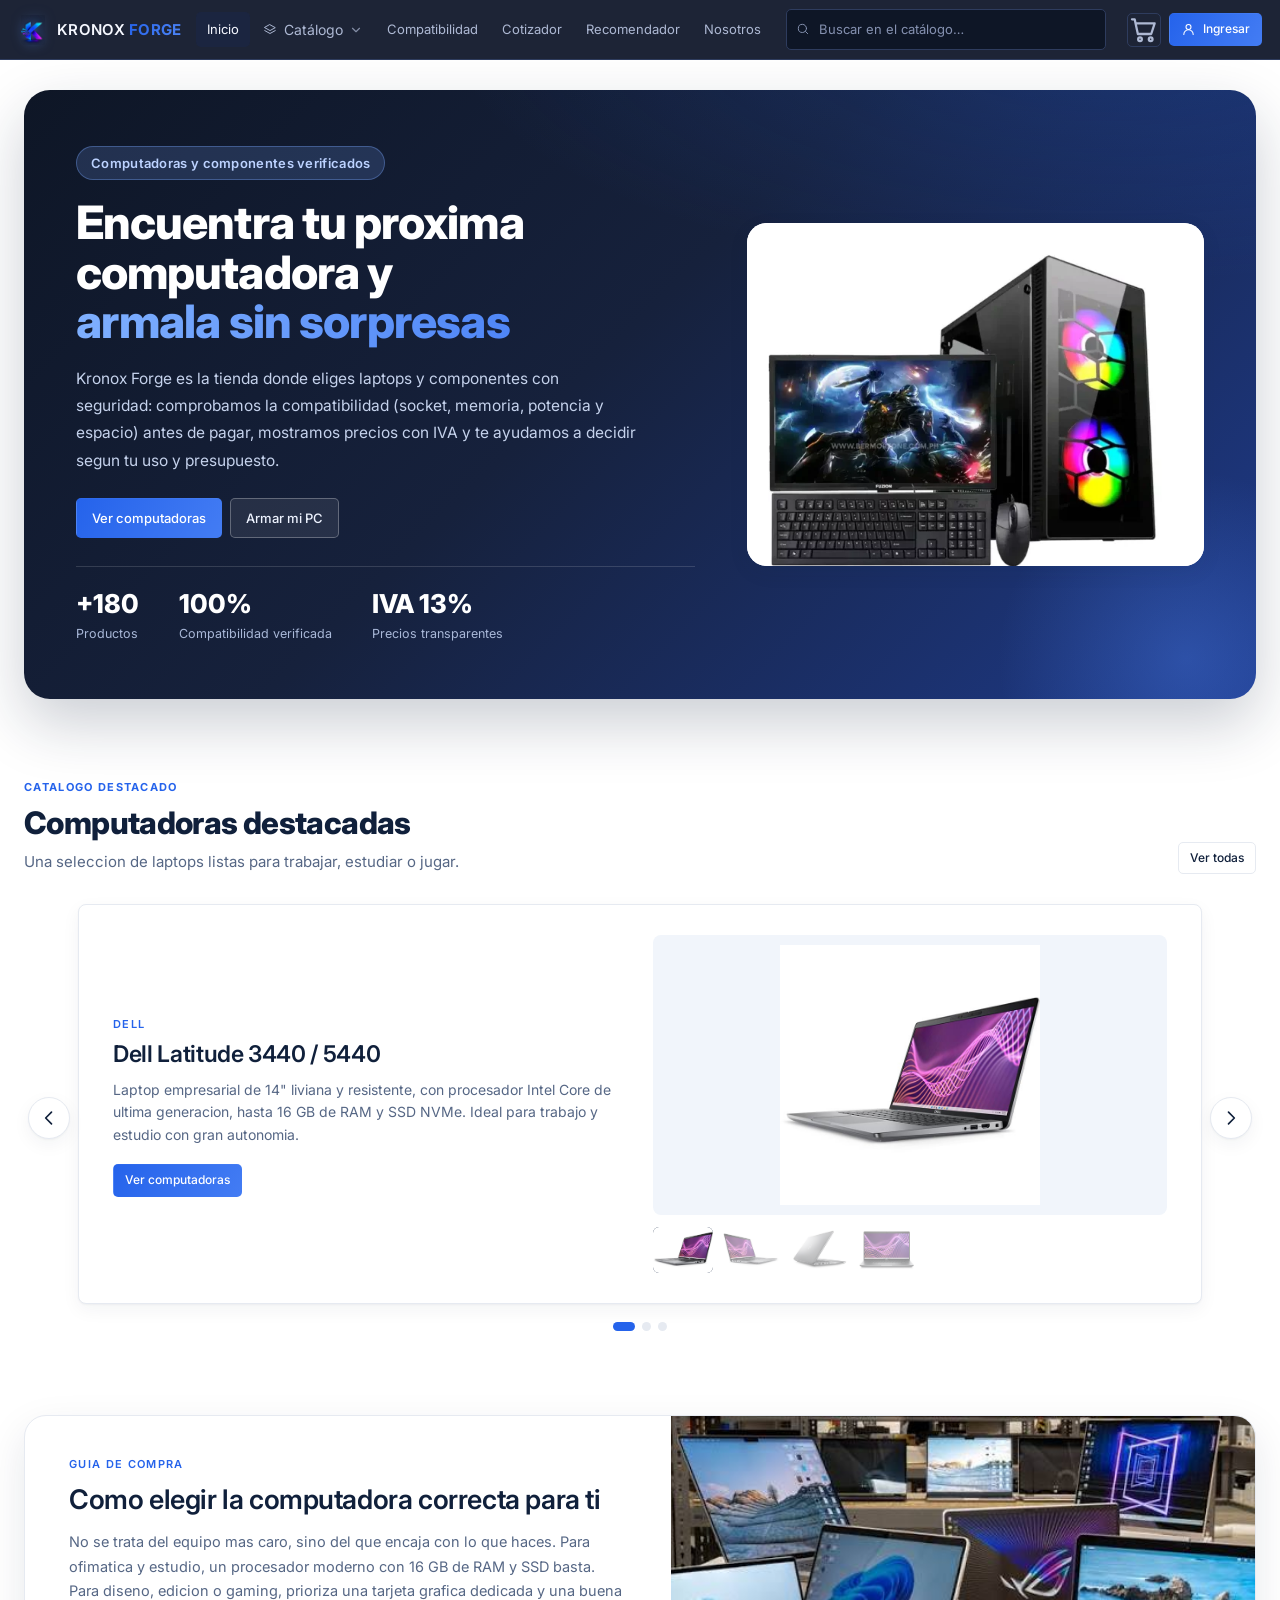
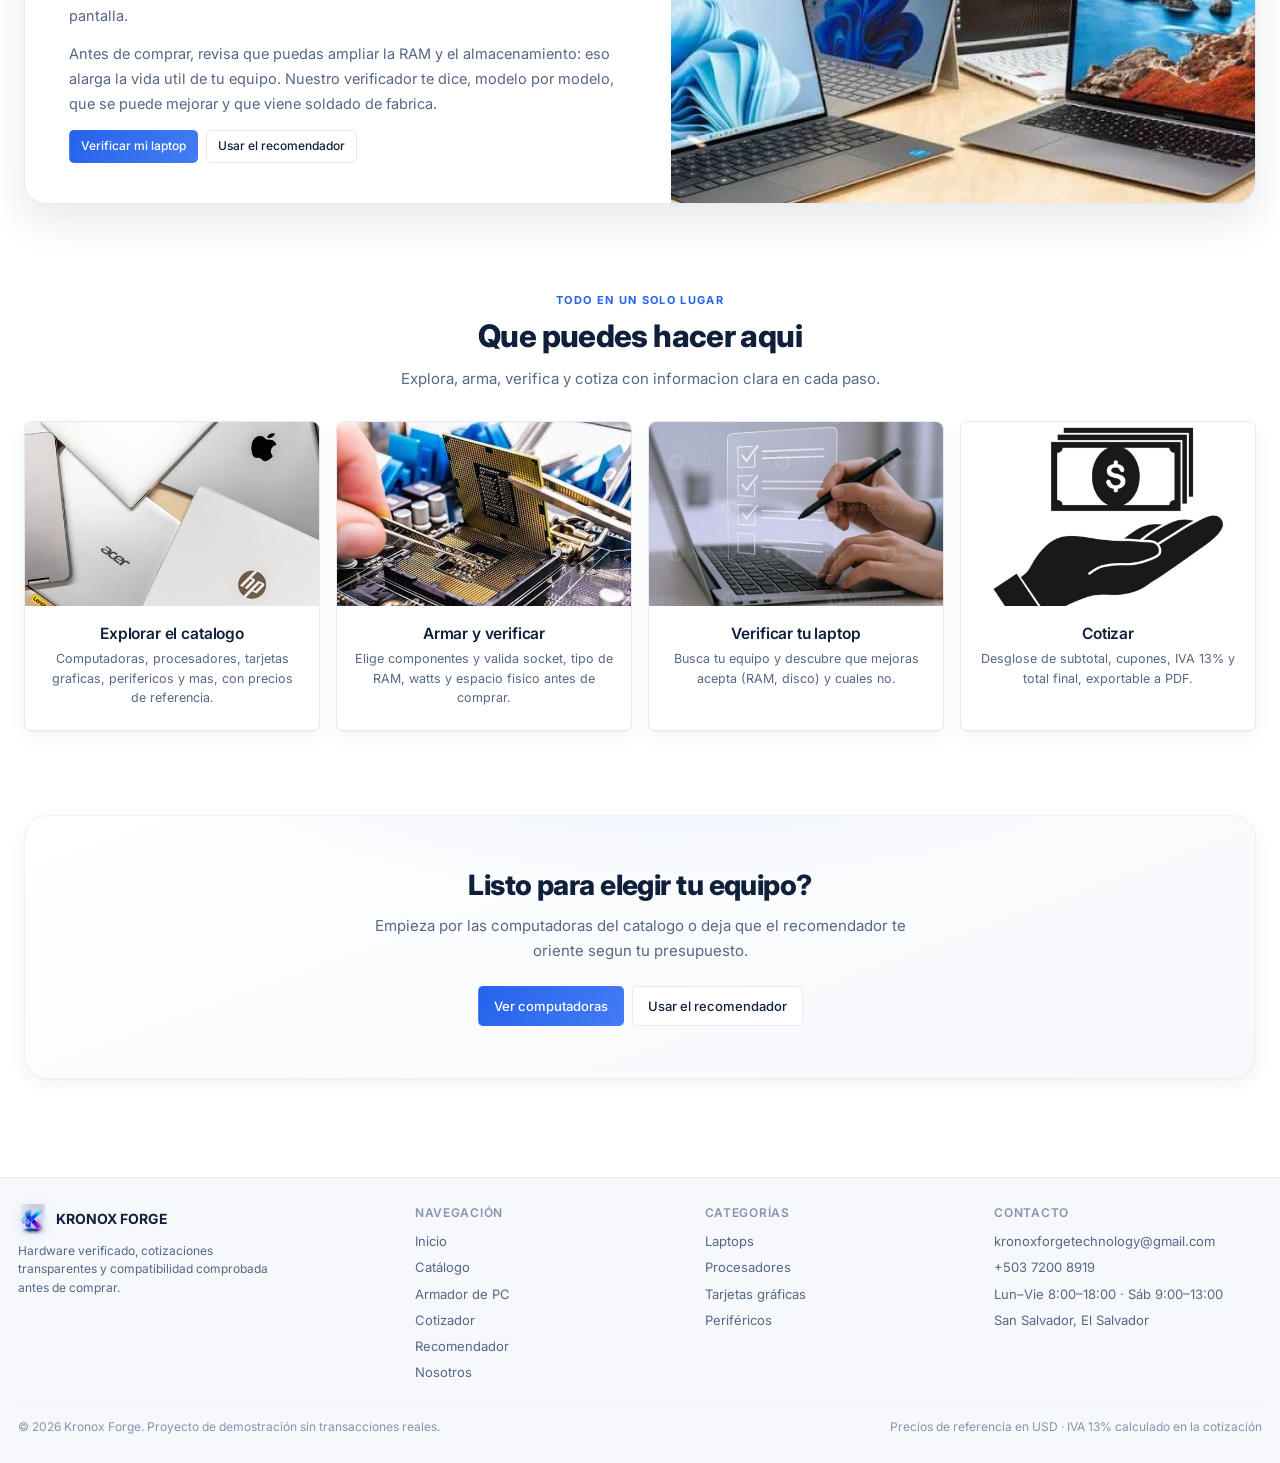
==== commit 77f9a2b8: "Update index.html" ====
--- a/index.html
+++ b/index.html
@@ -10,32 +10,41 @@
 <link href="https://fonts.googleapis.com/css2?family=Inter:wght@400;500;600&display=swap" rel="stylesheet">
 <link rel="stylesheet" href="css/style.css">
 <link rel="stylesheet" href="css/style2.css">
+<link rel="stylesheet" href="css/inicio.css">
 </head>
 <body data-page="inicio">
 
 <div id="navbar"></div>
 
 <main class="main">
-  <div class="wrap">
-
-    <section class="hero hero-split reveal">
-      <div class="hero-tx">
-        <span class="badge badge-accent" style="margin-bottom:12px">Computadoras y componentes verificados</span>
-        <h1>Encuentra tu proxima computadora y armala sin sorpresas</h1>
-        <p>Kronox Forge es la tienda donde eliges laptops y componentes con seguridad: comprobamos la compatibilidad (socket, memoria, potencia y espacio) antes de pagar, mostramos precios con IVA y te ayudamos a decidir segun tu uso y presupuesto.</p>
-        <div class="btn-group">
-          <a class="btn btn-primary" href="catalogo.html?cat=laptops">Ver computadoras</a>
-          <a class="btn" href="compatibilidad.html">Armar mi PC</a>
-        </div>
-      </div>
-      <div class="hero-carousel" id="heroCarousel" aria-label="Imagenes de Kronox Forge"></div>
-    </section>
-
-    <section class="reveal" style="margin-bottom:48px">
-      <div class="sec-head">
+  <div class="wrap home-wrap">
+
+    <section class="hero-home reveal">
+      <div class="hero-home-grid">
+        <div class="hero-tx">
+          <span class="badge badge-accent home-eyebrow">Computadoras y componentes verificados</span>
+          <h1 class="hero-home-title">Encuentra tu proxima computadora y <span class="accent-text">armala sin sorpresas</span></h1>
+          <p class="hero-home-lead">Kronox Forge es la tienda donde eliges laptops y componentes con seguridad: comprobamos la compatibilidad (socket, memoria, potencia y espacio) antes de pagar, mostramos precios con IVA y te ayudamos a decidir segun tu uso y presupuesto.</p>
+          <div class="btn-group">
+            <a class="btn btn-primary" href="catalogo.html?cat=laptops">Ver computadoras</a>
+            <a class="btn" href="compatibilidad.html">Armar mi PC</a>
+          </div>
+          <div class="hero-home-stats">
+            <div class="hero-home-stat"><b>+180</b><span>Productos</span></div>
+            <div class="hero-home-stat"><b>100%</b><span>Compatibilidad verificada</span></div>
+            <div class="hero-home-stat"><b>IVA 13%</b><span>Precios transparentes</span></div>
+          </div>
+        </div>
+        <div class="hero-carousel" id="heroCarousel" aria-label="Imagenes de Kronox Forge"></div>
+      </div>
+    </section>
+
+    <section class="home-section reveal">
+      <div class="home-head home-head-row">
         <div>
-          <h2>Computadoras destacadas</h2>
-          <p>Una seleccion de laptops listas para trabajar, estudiar o jugar.</p>
+          <span class="home-eyebrow-sm">Catalogo destacado</span>
+          <h2 class="home-h2">Computadoras destacadas</h2>
+          <p class="home-sub">Una seleccion de laptops listas para trabajar, estudiar o jugar.</p>
         </div>
         <a class="btn btn-sm" href="catalogo.html?cat=laptops">Ver todas</a>
       </div>
@@ -47,8 +56,8 @@
       </div>
     </section>
 
-    <section class="reveal" style="margin-bottom:48px">
-      <article class="card editorial">
+    <section class="home-section reveal">
+      <article class="card editorial home-editorial">
         <div class="editorial-tx">
           <span class="eyebrow">Guia de compra</span>
           <h2>Como elegir la computadora correcta para ti</h2>
@@ -63,8 +72,12 @@
       </article>
     </section>
 
-    <section class="reveal" style="margin-bottom:48px">
-      <h4 class="section-title" style="text-align:center">Que puedes hacer aqui</h4>
+    <section class="home-section reveal">
+      <div class="home-head home-head-center">
+        <span class="home-eyebrow-sm">Todo en un solo lugar</span>
+        <h2 class="home-h2">Que puedes hacer aqui</h2>
+        <p class="home-sub">Explora, arma, verifica y cotiza con informacion clara en cada paso.</p>
+      </div>
       <div class="tiles">
         <a class="tile" href="catalogo.html">
           <span class="tile-img"><img src="img/Inicio imagnes/laptops muestras.pmg.jpg" alt="Computadoras de muestra" loading="lazy"></span>
@@ -85,12 +98,14 @@
       </div>
     </section>
 
-    <section class="card card-pad-lg reveal" style="text-align:center">
-      <h3 style="margin:0 0 6px">Listo para elegir tu equipo?</h3>
-      <p class="muted" style="max-width:560px;margin:0 auto 16px">Empieza por las computadoras del catalogo o deja que el recomendador te oriente segun tu presupuesto.</p>
-      <div class="btn-group" style="justify-content:center">
-        <a class="btn btn-primary" href="catalogo.html?cat=laptops">Ver computadoras</a>
-        <a class="btn" href="recomendador.html">Usar el recomendador</a>
+    <section class="home-section reveal">
+      <div class="home-cta">
+        <h3>Listo para elegir tu equipo?</h3>
+        <p>Empieza por las computadoras del catalogo o deja que el recomendador te oriente segun tu presupuesto.</p>
+        <div class="btn-group" style="justify-content:center">
+          <a class="btn btn-primary" href="catalogo.html?cat=laptops">Ver computadoras</a>
+          <a class="btn" href="recomendador.html">Usar el recomendador</a>
+        </div>
       </div>
     </section>
 
@@ -99,6 +114,10 @@
 
 <div id="footer"></div>
 <script src="js/laptops.js"></script>
+<script src="js/laptops2.js"></script>
+<script src="js/laptops3.js"></script>
+<script src="js/laptops4.js"></script>
+<script src="js/componentes.js"></script>
 <script src="js/app.js"></script>
 <script>
   (function () {
--- a/css/style.css
+++ b/css/style.css
@@ -231,20 +231,34 @@
 .cat-mega-item .cm-tx { display: flex; flex-direction: column; line-height: 1.25; min-width: 0; }
 .cat-mega-item .cm-tx small { color: var(--muted-2); font-size: 11px; font-weight: 400; }
 
-/* Menú móvil (categorías + navegación) */
+/* Menú móvil (lista limpia tipo drawer) */
 .mobile-menu { display: none; }
 .mobile-menu.open {
   display: block; position: fixed; top: var(--nav-h); left: 0; right: 0;
   background: var(--surface); border-bottom: 1px solid var(--border);
-  padding: 14px 16px; max-height: calc(100vh - var(--nav-h)); overflow-y: auto;
+  padding: 6px 14px calc(10px + env(safe-area-inset-bottom)); max-height: calc(100vh - var(--nav-h)); overflow-y: auto;
   z-index: 850; box-shadow: 0 16px 30px rgba(0, 0, 0, 0.45);
 }
-.mm-sec { margin-bottom: 14px; }
-.mm-sec:last-child { margin-bottom: 0; }
-.mm-h { font-size: 11px; text-transform: uppercase; letter-spacing: 0.06em; color: var(--muted-2); margin-bottom: 8px; }
-.mm-cats { display: grid; grid-template-columns: 1fr 1fr; gap: 4px; }
-.mobile-menu a { display: block; padding: 9px 10px; border-radius: var(--radius-sm); color: var(--muted); font-size: 13px; }
-.mobile-menu a:hover, .mobile-menu a.active { background: var(--surface-2); color: var(--text); }
+/* Fila principal del menu: texto a la izquierda, flecha a la derecha, separador abajo */
+.mm-link {
+  display: flex; align-items: center; justify-content: space-between; gap: 10px;
+  width: 100%; padding: 15px 4px; border: 0; background: transparent;
+  border-bottom: 1px solid var(--border-soft); color: var(--text);
+  font: inherit; font-size: 15px; font-weight: 500; text-align: left; cursor: pointer;
+}
+.mm-link > span { min-width: 0; }
+.mm-link:hover, .mm-link.active { color: var(--accent); }
+.mm-arrow, .mm-caret { width: 18px; height: 18px; flex: none; color: var(--muted); transition: transform var(--t); }
+.mm-cat-toggle.open .mm-caret { transform: rotate(180deg); color: var(--accent); }
+.mm-cat-toggle.open { color: var(--accent); }
+/* Panel de categorias: oculto por defecto, se despliega solo al tocar "Categorías" */
+.mm-cat-panel { display: grid; grid-template-columns: 1fr 1fr; gap: 2px; padding: 6px 2px 10px; }
+.mm-cat-panel.hidden { display: none; }
+.mm-cat-panel a {
+  display: block; padding: 10px 10px; border-radius: var(--radius-sm);
+  color: var(--muted); font-size: 13px;
+}
+.mm-cat-panel a:hover { background: var(--surface-2); color: var(--text); }
 @media (min-width: 901px) { .mobile-menu { display: none !important; } }
 
 /* Sugerencias de búsqueda */
@@ -399,7 +413,9 @@
   background: var(--surface); color: var(--text); font: inherit; font-size: 13px; font-weight: 500;
   cursor: pointer; transition: all var(--t); white-space: nowrap;
 }
-.btn:hover { border-color: var(--hover-border); background: var(--surface-2); }
+/* Hover consistente: NUNCA se vuelve blanco; queda un tinte azul legible */
+.btn:hover { border-color: var(--accent); background: var(--accent-soft); color: var(--accent); }
+.btn:hover svg { color: var(--accent); }
 .btn:active { transform: translateY(1px); }
 .btn:disabled { opacity: 0.45; cursor: not-allowed; transform: none; }
 .btn-primary { background: var(--grad); background-size: 140% 140%; border-color: transparent; color: #fff; }
@@ -412,9 +428,19 @@
 .btn-danger:hover { background: #B91C1C; border-color: transparent; color: #fff; filter: brightness(1.03); }
 .btn-clear { color: var(--err); }
 .btn-clear:hover { background: var(--err-soft); border-color: var(--err); color: var(--err); }
+.btn-clear:hover svg { color: var(--err); }
+.btn-clear:hover { background: var(--err-soft); border-color: var(--err); color: var(--err); }
 .btn-sm { padding: 6px 11px; font-size: 12px; }
 .btn-block { width: 100%; }
 .btn-group { display: flex; gap: 8px; flex-wrap: wrap; }
+
+/* ---------- Seguridad de tamaño para iconos SVG en linea ----------
+   Algunos iconos se insertan como SVG sin ancho/alto y, sin una regla,
+   crecian hasta ocupar toda la caja. Estas reglas los acotan; las reglas
+   mas especificas (.pay2-btn svg, .pay-check svg, etc.) siguen mandando. */
+.btn svg { width: 15px; height: 15px; flex: none; }
+.promo-badge svg { width: 15px; height: 15px; flex: none; }
+.hint svg { width: 14px; height: 14px; flex: none; vertical-align: -2px; }
 
 /* ---------- Badges / estados ---------- */
 .badge {
--- a/css/style2.css
+++ b/css/style2.css
@@ -661,3 +661,377 @@
 }
 /* Hero de inicio: mas aire antes de la primera seccion */
 .hero-split { margin-bottom: 44px; }
+
+/* ===== Nosotros: diseno limpio sin marcos ===== */
+.about-intro-grid{
+  display:grid;grid-template-columns:1.3fr .7fr;gap:48px;align-items:center;
+}
+.accent-text{color:#c9a227}
+.about-intro-media{position:relative;max-width:340px;margin-left:auto}
+.about-intro-media::before{
+  content:"";position:absolute;left:-16px;bottom:-16px;width:70%;height:70%;
+  border-radius:18px;background:linear-gradient(135deg,rgba(201,162,39,.18),rgba(201,162,39,0));
+  z-index:0;
+}
+.about-intro-media img{
+  position:relative;z-index:1;width:100%;height:auto;display:block;border-radius:18px;
+  box-shadow:0 18px 40px rgba(0,0,0,.28);
+}
+.badge-accent{
+  background:rgba(201,162,39,.12);color:#c9a227;border:0;
+  padding:6px 14px;border-radius:999px;font-size:13px;font-weight:600;letter-spacing:.3px;
+}
+.about-stats{
+  display:flex;gap:28px;flex-wrap:wrap;padding-top:18px;
+  border-top:1px solid rgba(255,255,255,.08);
+}
+.about-stat{display:flex;flex-direction:column}
+.about-stat b{font-size:24px;color:#c9a227;line-height:1}
+.about-stat span{font-size:12px;color:#9aa3ad;margin-top:4px}
+
+.value-grid{
+  display:grid;grid-template-columns:repeat(4,1fr);gap:24px;margin-top:18px;
+}
+.value-card{
+  display:flex;flex-direction:column;background:transparent;
+  transition:transform .25s ease;
+}
+.value-card:hover{transform:translateY(-6px)}
+.value-img{
+  position:relative;width:100%;aspect-ratio:1/1;overflow:hidden;border-radius:16px;margin-bottom:16px;
+  box-shadow:0 10px 26px rgba(0,0,0,.22);
+}
+.value-img img{
+  width:100%;height:100%;object-fit:cover;display:block;
+  transition:transform .4s ease;
+}
+.value-card:hover .value-img img{transform:scale(1.06)}
+.value-num{
+  position:absolute;top:12px;left:12px;z-index:2;
+  display:flex;align-items:center;justify-content:center;
+  min-width:38px;height:38px;padding:0 8px;border-radius:999px;
+  background:rgba(10,12,16,.72);backdrop-filter:blur(4px);
+  color:#c9a227;font-weight:700;font-size:15px;letter-spacing:.5px;
+}
+.value-body h3{margin:0 0 6px;font-size:16px;position:relative;padding-left:14px}
+.value-body h3::before{
+  content:"";position:absolute;left:0;top:4px;bottom:4px;width:3px;border-radius:2px;background:#c9a227;
+}
+.value-body p{margin:0}
+
+.about-check-grid{
+  display:grid;grid-template-columns:1fr .9fr;gap:48px;align-items:center;
+}
+.about-check-media{position:relative}
+.about-check-media::before{
+  content:"";position:absolute;right:-16px;top:-16px;width:70%;height:70%;
+  border-radius:18px;background:linear-gradient(135deg,rgba(201,162,39,0),rgba(201,162,39,.18));
+  z-index:0;
+}
+.about-check-media img{
+  position:relative;z-index:1;width:100%;height:auto;display:block;border-radius:18px;
+  box-shadow:0 18px 40px rgba(0,0,0,.28);
+}
+.check-steps{
+  list-style:none;margin:14px 0 0;padding:0;counter-reset:step;
+}
+.check-steps li{
+  position:relative;padding:0 0 18px 48px;font-size:14px;line-height:1.6;color:#c3cad2;
+}
+.check-steps li::before{
+  counter-increment:step;content:counter(step,decimal-leading-zero);
+  position:absolute;left:0;top:-2px;
+  display:flex;align-items:center;justify-content:center;
+  width:34px;height:34px;border-radius:50%;
+  background:rgba(201,162,39,.12);color:#c9a227;font-weight:700;font-size:13px;
+}
+.check-steps li:not(:last-child)::after{
+  content:"";position:absolute;left:16px;top:34px;bottom:2px;width:2px;
+  background:linear-gradient(rgba(201,162,39,.35),rgba(201,162,39,.05));
+}
+
+@media (max-width:980px){
+  .about-intro-grid,.about-check-grid{grid-template-columns:1fr;gap:28px}
+  .about-check-media{order:-1}
+  .about-intro-media::before,.about-check-media::before{display:none}
+  .value-grid{grid-template-columns:repeat(2,1fr);gap:20px}
+}
+@media (max-width:520px){
+  .value-grid{grid-template-columns:1fr}
+  .about-stats{gap:20px}
+}
+
+/* ===== Detalle de producto: imagen arriba, nombre centrado ===== */
+.detail-hero{
+  display:flex;flex-direction:column;align-items:center;text-align:center;
+  padding-bottom:18px;margin-bottom:4px;border-bottom:1px solid var(--border-soft);
+}
+.detail-media{
+  width:100%;max-width:420px;margin:0 auto 16px;border-radius:14px;overflow:hidden;
+  background:var(--bg);border:1px solid var(--border-soft);
+}
+.detail-hero .detail-img{
+  width:100%;height:260px;object-fit:contain;border:0;border-radius:0;margin:0;
+  display:block;background:var(--bg);
+}
+.detail-hero .brand{margin:0 0 4px}
+.detail-name{font-size:21px;line-height:1.2;margin:2px 0 12px;font-weight:700}
+.detail-meta{
+  display:flex;align-items:center;justify-content:center;gap:12px;flex-wrap:wrap;
+}
+.detail-hero .price{font-size:24px;font-weight:700}
+.detail-tags{justify-content:center;margin:14px 0 0}
+@media (max-width:520px){
+  .detail-hero .detail-img{height:200px}
+  .detail-name{font-size:18px}
+  .detail-hero .price{font-size:20px}
+}
+
+/* Recomendador: mensaje cuando una marca no tiene equipos aun */
+.rec-empty{
+  padding:28px 22px;border:1px dashed var(--border);border-radius:12px;
+  background:rgba(255,255,255,.02);text-align:center;
+}
+
+/* Cotizador: acciones (PDF/Correo/Guardar/Vaciar) compactas en movil,
+   evitando que se vuelvan botones gigantes de ancho completo */
+@media (max-width: 520px) {
+  .btn-group.quote-actions { flex-direction: row; flex-wrap: wrap; gap: 8px; }
+  .btn-group.quote-actions .btn {
+    width: auto; flex: 1 1 calc(50% - 4px);
+    padding: 9px 10px; font-size: 12px;
+  }
+  .btn-group.quote-actions .btn svg { width: 15px; height: 15px; }
+}
+
+/* Boton principal del cotizador: acotar icono y altura */
+.btn-pay { font-size: 14px; padding: 11px 16px; }
+.btn-pay svg { width: 17px; height: 17px; flex: none; }
+
+/* ============================================================
+   LOGIN / REGISTRO: diseno 2 columnas con video a la izquierda
+   ============================================================ */
+.auth-modal { max-width: 1060px; overflow: hidden; max-height: 92vh; }
+.auth-split { display: grid; grid-template-columns: 1.5fr .82fr; min-height: 580px; max-height: 92vh; }
+
+/* Columna izquierda: video sin controles (no pausa, no volumen) */
+.auth-media { position: relative; overflow: hidden; background: #0a0c10; }
+.auth-video {
+  position: absolute; inset: 0; width: 100%; height: 100%;
+  object-fit: cover; display: block; pointer-events: none;
+}
+.auth-media-overlay {
+  position: absolute; inset: 0; z-index: 2;
+  display: flex; flex-direction: column; justify-content: space-between;
+  padding: 24px;
+  background: linear-gradient(180deg, rgba(5,7,10,.35) 0%, rgba(5,7,10,0) 35%, rgba(5,7,10,.78) 100%);
+}
+.auth-media-logo { width: 132px; height: auto; filter: drop-shadow(0 4px 14px rgba(0,0,0,.5)); }
+
+/* Columna derecha: formulario estilo limpio */
+.auth-panel { position: relative; display: flex; flex-direction: column; min-height: 0; background: var(--surface); overflow-y: auto; }
+.auth-x {
+  position: absolute; top: 12px; right: 12px; z-index: 3;
+  background: transparent; border: none; cursor: pointer; color: var(--muted);
+}
+.auth-x:hover { color: var(--text); }
+.auth-body { padding: 30px 36px; margin: auto 0; width: 100%; }
+.auth-title { margin: 0 0 4px; font-size: 23px; font-weight: 800; letter-spacing: -.01em; }
+.auth-sub { margin: 0 0 16px; font-size: 13.5px; color: var(--muted); }
+.auth-promo { margin: 0 0 8px; font-size: 13px; line-height: 1.45; color: var(--text); font-weight: 500; }
+.auth-promo.hidden { display: none; }
+.auth-promo b { color: var(--accent, #f0b429); font-weight: 700; }
+.auth-sub a { color: var(--accent, #f0b429); font-weight: 700; text-decoration: none; }
+.auth-sub a:hover { text-decoration: underline; }
+.auth-body .field { display: block; margin-bottom: 11px; }
+.auth-body .field > span { display: block; margin-bottom: 5px; font-size: 12.5px; font-weight: 600; color: var(--muted); }
+.auth-row { display: grid; grid-template-columns: 1fr 1fr; gap: 12px; }
+.auth-row.hidden { display: none; }
+.pass-wrap { position: relative; display: block; }
+.pass-wrap input { width: 100%; padding-right: 44px; }
+.pass-eye {
+  position: absolute; top: 50%; right: 8px; transform: translateY(-50%);
+  background: transparent; border: none; cursor: pointer; color: var(--muted);
+  padding: 4px; display: inline-flex; align-items: center;
+}
+.pass-eye:hover, .pass-eye.on { color: var(--accent, #f0b429); }
+.pass-eye svg { width: 18px; height: 18px; }
+.check-line { display: flex; align-items: center; gap: 8px; margin: 2px 0 14px; font-size: 13px; color: var(--muted); cursor: pointer; }
+.check-line.hidden { display: none; }
+.check-line input { width: 16px; height: 16px; accent-color: var(--accent, #f0b429); }
+.check-line b { color: var(--text); font-weight: 700; }
+.auth-divider { display: flex; align-items: center; gap: 12px; margin: 15px 0 12px; color: var(--muted); font-size: 12.5px; }
+.auth-divider::before, .auth-divider::after { content: ''; flex: 1; height: 1px; background: var(--border); }
+.auth-social { display: grid; grid-template-columns: 1fr 1fr; gap: 12px; }
+.auth-soc {
+  display: inline-flex; align-items: center; justify-content: center; gap: 9px;
+  padding: 11px 10px; border: 1px solid var(--border); border-radius: 12px;
+  background: var(--surface); color: var(--text); font-weight: 600; font-size: 14px; cursor: pointer;
+}
+.auth-soc:hover { border-color: var(--accent, #f0b429); background: rgba(240,180,41,.06); }
+.auth-soc svg { flex: none; }
+
+@media (max-width: 720px) {
+  .auth-modal { max-width: 100%; max-height: 92vh; overflow-y: auto; }
+  .auth-split { grid-template-columns: 1fr; min-height: 0; max-height: none; }
+  .auth-media { height: 170px; }
+  .auth-media-overlay { padding: 16px; }
+  .auth-media-logo { width: 104px; }
+  .auth-panel { overflow: visible; }
+  .auth-body { margin: 0; padding: 24px 20px; }
+  .auth-row { grid-template-columns: 1fr; gap: 0; }
+}
+
+/* ============================================================
+   PAGO SEGURO CON TARJETA (demostracion)
+   ============================================================ */
+.pay2-modal { max-width: 440px; background: #101216; color: #e9edf3; border: 1px solid #20242c; }
+.pay2 { position: relative; padding: 26px 24px 22px; }
+.pay2-x { position: absolute; top: 12px; right: 12px; background: transparent; border: none; cursor: pointer; color: #7b828e; }
+.pay2-x:hover { color: #fff; }
+.pay2-head { text-align: center; margin-bottom: 18px; }
+.pay2-ic {
+  width: 48px; height: 48px; margin: 0 auto 10px; border-radius: 50%;
+  display: flex; align-items: center; justify-content: center;
+  background: rgba(56,132,255,.14); color: #4f9bff;
+}
+.pay2-ic svg { width: 24px; height: 24px; }
+.pay2-head h3 { margin: 0; font-size: 20px; font-weight: 800; color: #fff; }
+.pay2-head p { margin: 4px 0 0; font-size: 13px; color: #8b93a1; }
+.pay2-order {
+  display: flex; align-items: center; justify-content: space-between;
+  padding: 14px 16px; margin-bottom: 16px; border-radius: 12px;
+  background: #171a20; border: 1px solid #23272f;
+}
+.pay2-order .k { display: block; font-size: 13px; color: #c6ccd6; font-weight: 600; }
+.pay2-order .o { display: block; font-size: 11.5px; color: #7b828e; margin-top: 2px; }
+.pay2-order .amt { font-size: 24px; font-weight: 800; color: #fff; }
+.pay2-card {
+  position: relative; border-radius: 16px; padding: 18px 18px 16px; margin-bottom: 16px;
+  color: #fff; overflow: hidden; min-height: 148px;
+  background: linear-gradient(135deg, #5b2bb0 0%, #3f3ad6 50%, #2b6fe0 100%);
+  box-shadow: 0 12px 30px rgba(43,54,120,.45);
+}
+.pay2-card::after {
+  content: ''; position: absolute; top: -50%; right: -15%;
+  width: 200px; height: 200px; border-radius: 50%;
+  background: radial-gradient(circle, rgba(255,255,255,.18), transparent 70%);
+}
+.p2c-top { display: flex; align-items: center; justify-content: space-between; margin-bottom: 24px; min-height: 30px; }
+.p2c-chip { width: 40px; height: 29px; border-radius: 6px; background: linear-gradient(135deg, #f0d98a, #cBa44f); box-shadow: inset 0 0 0 1px rgba(0,0,0,.1); }
+.p2c-logo { display: inline-flex; align-items: center; min-height: 28px; }
+.p2c-num { font-size: 20px; letter-spacing: .14em; margin-bottom: 18px; }
+.p2c-bot { display: flex; align-items: flex-end; justify-content: space-between; }
+.p2c-holder { font-size: 13px; letter-spacing: .03em; text-transform: uppercase; }
+.p2c-holder small { font-size: 9px; opacity: .7; letter-spacing: .12em; }
+.p2c-bot .mono { font-size: 13px; opacity: .95; }
+/* logos de marca */
+.brand-word { font-style: italic; font-weight: 800; font-size: 18px; letter-spacing: .02em; }
+.brand-word.amex, .brand-word.disc { font-style: normal; font-size: 14px; }
+.mc-logo { position: relative; display: inline-block; width: 46px; height: 28px; }
+.mc-logo i { position: absolute; top: 0; width: 28px; height: 28px; border-radius: 50%; }
+.mc-logo i:first-child { left: 0; background: #eb001b; }
+.mc-logo i:last-child { right: 0; background: #f79e1b; mix-blend-mode: screen; }
+.pay2-brands { display: grid; grid-template-columns: repeat(4, 1fr); gap: 8px; margin-bottom: 16px; }
+.pay2-brands button {
+  padding: 9px 4px; border-radius: 9px; border: 1px solid #2a2f39; background: #171a20;
+  color: #aeb6c2; font-size: 10.5px; font-weight: 800; letter-spacing: .03em; cursor: pointer; transition: .15s;
+}
+.pay2-brands button:hover { border-color: #3d4553; color: #fff; }
+.pay2-brands button.on { border-color: #4f9bff; color: #fff; background: rgba(56,132,255,.14); }
+.pay2 .field { display: block; margin-bottom: 12px; }
+.pay2 .field > span { display: block; margin-bottom: 5px; font-size: 11px; font-weight: 700; letter-spacing: .04em; text-transform: uppercase; color: #8b93a1; }
+.pay2 .field input {
+  width: 100%; padding: 11px 12px; border-radius: 10px;
+  background: #171a20; border: 1px solid #2a2f39; color: #fff; font-size: 14px;
+}
+.pay2 .field input::placeholder { color: #6b7280; }
+.pay2 .field input:focus { outline: none; border-color: #4f9bff; box-shadow: 0 0 0 3px rgba(56,132,255,.18); }
+.pay-row { display: grid; grid-template-columns: 1fr 1fr; gap: 12px; }
+.pay2 .pass-wrap { position: relative; display: block; }
+.pay2 .pass-wrap input { padding-right: 42px; }
+.pay2 .pass-eye { position: absolute; top: 50%; right: 8px; transform: translateY(-50%); background: transparent; border: none; cursor: pointer; color: #7b828e; padding: 4px; display: inline-flex; }
+.pay2 .pass-eye:hover, .pay2 .pass-eye.on { color: #4f9bff; }
+.pay2 .pass-eye svg { width: 18px; height: 18px; }
+.pay2 .err-text { color: #ff7a7a; font-size: 12.5px; min-height: 16px; margin-bottom: 4px; }
+.pay2-fill {
+  width: 100%; display: inline-flex; align-items: center; justify-content: center; gap: 7px;
+  padding: 9px; border-radius: 10px; border: 1px dashed #2f3540; background: transparent;
+  color: #9aa2af; font-size: 12.5px; font-weight: 600; cursor: pointer; margin-bottom: 10px;
+}
+.pay2-fill:hover { border-color: #4f9bff; color: #cfe0ff; }
+.pay2-fill svg { width: 15px; height: 15px; }
+.pay2-btn {
+  width: 100%; display: inline-flex; align-items: center; justify-content: center; gap: 9px;
+  padding: 13px; border-radius: 12px; border: none; cursor: pointer;
+  background: linear-gradient(135deg, #3b82f6, #2563eb); color: #fff; font-size: 15px; font-weight: 700;
+  box-shadow: 0 8px 22px rgba(37,99,235,.4);
+}
+.pay2-btn:hover { filter: brightness(1.06); }
+.pay2-btn:disabled { opacity: .85; cursor: default; }
+.pay2-btn svg { width: 19px; height: 19px; }
+.pay2-spin {
+  width: 17px; height: 17px; border-radius: 50%;
+  border: 2.5px solid rgba(255,255,255,.35); border-top-color: #fff;
+  display: inline-block; animation: pay2spin .7s linear infinite;
+}
+@keyframes pay2spin { to { transform: rotate(360deg); } }
+.pay2-note { margin: 12px 0 0; text-align: center; font-size: 11.5px; color: #7b828e; display: flex; align-items: center; justify-content: center; gap: 6px; }
+.pay2-note svg { width: 13px; height: 13px; }
+
+/* Pago exitoso */
+.pay-done { padding: 26px 24px 24px; }
+.pay-check {
+  width: 60px; height: 60px; margin: 0 auto; border-radius: 50%;
+  display: flex; align-items: center; justify-content: center;
+  background: rgba(45,190,110,.14); color: #2dbe6e;
+}
+.pay-check svg { width: 32px; height: 32px; }
+.pay-rcpt {
+  text-align: left; border: 1px solid var(--border); border-radius: 12px;
+  padding: 6px 14px; background: var(--surface-2);
+}
+.pay-rcpt .kv { display: flex; justify-content: space-between; padding: 8px 0; border-bottom: 1px solid var(--border); font-size: 13.5px; }
+.pay-rcpt .kv:last-child { border-bottom: none; }
+.pay-rcpt .k { color: var(--muted); }
+
+@media (max-width: 520px) {
+  .pay2 { padding: 22px 18px 18px; }
+  .p2c-num { font-size: 17px; }
+  .pay2-brands button { font-size: 9.5px; padding: 8px 2px; }
+}
+
+/* ============================================================
+   COMENTARIOS (pagina Nosotros)
+   ============================================================ */
+.cmt-area {
+  width: 100%; resize: vertical; min-height: 72px; padding: 11px 12px;
+  border: 1px solid var(--border); border-radius: var(--radius-sm);
+  background: var(--bg); color: var(--text); font: inherit; font-size: 13.5px; line-height: 1.5;
+}
+.cmt-area:focus { outline: none; border-color: var(--accent); box-shadow: 0 0 0 3px var(--accent-soft); }
+.cmt-form { display: flex; flex-direction: column; gap: 8px; align-items: flex-start; }
+.cmt-form .btn { align-self: flex-start; }
+.cmt-login {
+  padding: 16px; border: 1px dashed var(--border); border-radius: var(--radius-sm);
+  background: var(--surface-2);
+}
+.cmt-list { display: flex; flex-direction: column; gap: 12px; margin-top: 18px; }
+.cmt {
+  border: 1px solid var(--border); border-radius: var(--radius); padding: 13px 15px;
+  background: var(--surface); box-shadow: var(--shadow-card);
+}
+.cmt-head { display: flex; align-items: center; gap: 11px; margin-bottom: 8px; }
+.cmt-ava {
+  width: 34px; height: 34px; flex: none; border-radius: 50%;
+  display: grid; place-items: center; font-weight: 700; font-size: 14px;
+  background: var(--accent-soft); color: var(--accent);
+}
+.cmt-meta { display: flex; flex-direction: column; line-height: 1.2; min-width: 0; }
+.cmt-meta b { font-size: 13.5px; }
+.cmt-acts { margin-left: auto; display: flex; gap: 6px; flex: none; }
+.cmt-acts .btn { padding: 5px 9px; }
+.cmt-text { margin: 0; font-size: 13.5px; line-height: 1.55; color: var(--text); white-space: pre-wrap; word-break: break-word; }
+@media (max-width: 520px) {
+  .cmt-acts .btn { padding: 5px 7px; }
+}
--- a/css/inicio.css
+++ b/css/inicio.css
@@ -0,0 +1,187 @@
+/* ============================================================
+   KRONOX FORGE — Pagina de Inicio (index)
+   Hoja complementaria que da mas aire, jerarquia y pulido a la
+   portada, en linea con el diseno de la pagina "Nosotros".
+   Tema claro, acento azul (#2563EB). Importar DESPUES de
+   style.css y style2.css.
+   ============================================================ */
+
+.home-wrap { padding-top: 6px; }
+
+/* ---------- Ritmo general entre secciones ---------- */
+.home-section { margin: 0 0 84px; }
+.home-section:last-of-type { margin-bottom: 40px; }
+
+/* ============================================================
+   HERO principal — panel con degradado oscuro y mucho aire
+   ============================================================ */
+.hero-home {
+  position: relative;
+  padding: 56px 52px;
+  margin-bottom: 76px;
+  border-radius: 26px;
+  overflow: hidden;
+  color: #eef3ff;
+  background:
+    radial-gradient(1100px 420px at 88% -10%, rgba(37,99,235,.22), transparent 60%),
+    linear-gradient(135deg, #0E1626 0%, #16213C 46%, #1E3A8A 100%);
+  box-shadow: 0 24px 60px rgba(16,32,59,.22);
+}
+.hero-home::after {
+  content: ""; position: absolute; right: -120px; bottom: -150px;
+  width: 380px; height: 380px; border-radius: 50%;
+  background: radial-gradient(circle, rgba(79,134,247,.32), transparent 70%);
+  pointer-events: none;
+}
+.hero-home-grid {
+  position: relative; z-index: 1;
+  display: grid; grid-template-columns: 1.15fr .85fr;
+  gap: 52px; align-items: center;
+}
+.hero-home .home-eyebrow {
+  margin-bottom: 18px; display: inline-block;
+  background: rgba(120,165,255,.18); color: #bcd2ff;
+  border: 1px solid rgba(120,165,255,.35);
+}
+.hero-home-title {
+  font-size: clamp(30px, 4vw, 46px);
+  line-height: 1.08; font-weight: 800; letter-spacing: -.02em;
+  margin: 0 0 18px; color: #fff; max-width: 15ch;
+}
+.hero-home .accent-text {
+  background: linear-gradient(100deg, #7fb0ff, #4F86F7);
+  -webkit-background-clip: text; background-clip: text;
+  -webkit-text-fill-color: transparent; color: transparent;
+}
+.hero-home-lead {
+  font-size: 15.5px; line-height: 1.75; margin: 0 0 24px;
+  color: #c5d2ec; max-width: 560px;
+}
+.hero-home .btn-group { margin-bottom: 4px; }
+
+/* Botones del hero oscuro: el secundario se lee claro sobre el fondo */
+.hero-home .btn:not(.btn-primary) {
+  background: rgba(255,255,255,.08);
+  border-color: rgba(255,255,255,.28);
+  color: #eef3ff;
+}
+@media (hover: hover) {
+  .hero-home .btn:not(.btn-primary):hover {
+    background: rgba(255,255,255,.16);
+    border-color: rgba(255,255,255,.5);
+    color: #fff;
+  }
+}
+
+/* Estadisticas del hero */
+.hero-home-stats {
+  display: flex; gap: 40px; flex-wrap: wrap;
+  margin-top: 28px; padding-top: 24px;
+  border-top: 1px solid rgba(255,255,255,.14);
+}
+.hero-home-stat { display: flex; flex-direction: column; }
+.hero-home-stat b { font-size: 26px; color: #fff; font-weight: 800; line-height: 1; }
+.hero-home-stat span { font-size: 12.5px; color: #a9b8d8; margin-top: 7px; }
+
+/* Carrusel del hero: mas alto y con sombra marcada */
+.hero-home .hero-carousel {
+  border: 1px solid rgba(255,255,255,.1);
+  border-radius: 20px;
+  box-shadow: 0 24px 50px rgba(0,0,0,.4);
+  aspect-ratio: 4 / 3;
+}
+
+/* ============================================================
+   Encabezados de seccion reutilizables
+   ============================================================ */
+.home-eyebrow-sm {
+  display: inline-block;
+  font-size: 11px; font-weight: 700; letter-spacing: .12em;
+  text-transform: uppercase; color: var(--accent);
+  margin-bottom: 8px;
+}
+.home-h2 {
+  font-size: clamp(23px, 2.8vw, 31px); font-weight: 800;
+  letter-spacing: -.02em; margin: 0; color: var(--text);
+}
+.home-sub {
+  margin: 10px 0 0; font-size: 15px; line-height: 1.7; color: var(--muted);
+}
+.home-head { margin-bottom: 30px; }
+.home-head-center { text-align: center; max-width: 620px; margin-left: auto; margin-right: auto; }
+.home-head-center .home-sub { max-width: 540px; margin-left: auto; margin-right: auto; }
+.home-head-row {
+  display: flex; align-items: flex-end; justify-content: space-between;
+  gap: 16px; flex-wrap: wrap;
+}
+.home-head-row .home-sub { margin-top: 6px; }
+.home-head-row .btn { flex: none; }
+
+/* ============================================================
+   Tarjeta editorial (guia de compra) — mas presencia
+   ============================================================ */
+.home-editorial {
+  border-radius: 22px; overflow: hidden;
+  box-shadow: 0 16px 42px rgba(16,32,59,.10);
+  transition: transform .25s ease, box-shadow .25s ease;
+}
+.home-editorial:hover {
+  transform: translateY(-4px);
+  box-shadow: 0 24px 54px rgba(16,32,59,.15);
+}
+.home-editorial .editorial-tx { padding: 40px 44px; }
+.home-editorial .editorial-tx h2 { font-size: clamp(22px, 2.4vw, 27px); margin-bottom: 14px; }
+.home-editorial .editorial-tx p { font-size: 14.5px; line-height: 1.7; margin-bottom: 14px; }
+.home-editorial .editorial-img { min-height: 340px; }
+
+/* ============================================================
+   Tarjetas "Que puedes hacer aqui" — un poco mas de aire
+   ============================================================ */
+.home-section .tiles { gap: 20px; }
+.home-section .tile-tx { padding: 18px 18px 22px; }
+.home-section .tile-tx h3 { font-size: 15.5px; margin: 0 0 6px; }
+.home-section .tile-tx p { font-size: 12.5px; line-height: 1.55; }
+
+/* ============================================================
+   Llamado final (CTA) — panel suave centrado
+   ============================================================ */
+.home-cta {
+  text-align: center;
+  padding: 52px 40px;
+  border-radius: 24px;
+  background:
+    radial-gradient(900px 300px at 50% -40%, rgba(37,99,235,.10), transparent 60%),
+    linear-gradient(160deg, var(--surface), var(--bg-alt));
+  border: 1px solid var(--border-soft);
+  box-shadow: var(--shadow-card);
+}
+.home-cta h3 {
+  font-size: clamp(22px, 2.6vw, 28px); font-weight: 800;
+  letter-spacing: -.02em; margin: 0 0 10px; color: var(--text);
+}
+.home-cta p {
+  max-width: 560px; margin: 0 auto 22px;
+  font-size: 15px; line-height: 1.7; color: var(--muted);
+}
+
+/* Separacion extra bajo el carrusel de destacadas */
+.home-section .feat-carousel { margin-top: 4px; }
+
+/* ============================================================
+   Responsive
+   ============================================================ */
+@media (max-width: 980px) {
+  .hero-home { padding: 42px 30px; margin-bottom: 60px; }
+  .hero-home-grid { grid-template-columns: 1fr; gap: 34px; }
+  .hero-home .hero-carousel { order: -1; aspect-ratio: 16 / 10; }
+  .hero-home-title { max-width: none; }
+  .home-section { margin-bottom: 64px; }
+  .home-editorial .editorial-tx { padding: 30px 26px; }
+  .home-editorial .editorial-img { min-height: 220px; }
+}
+@media (max-width: 560px) {
+  .hero-home { padding: 32px 22px; border-radius: 20px; }
+  .hero-home-stats { gap: 24px; }
+  .home-cta { padding: 38px 22px; }
+  .home-head-row { align-items: flex-start; }
+}
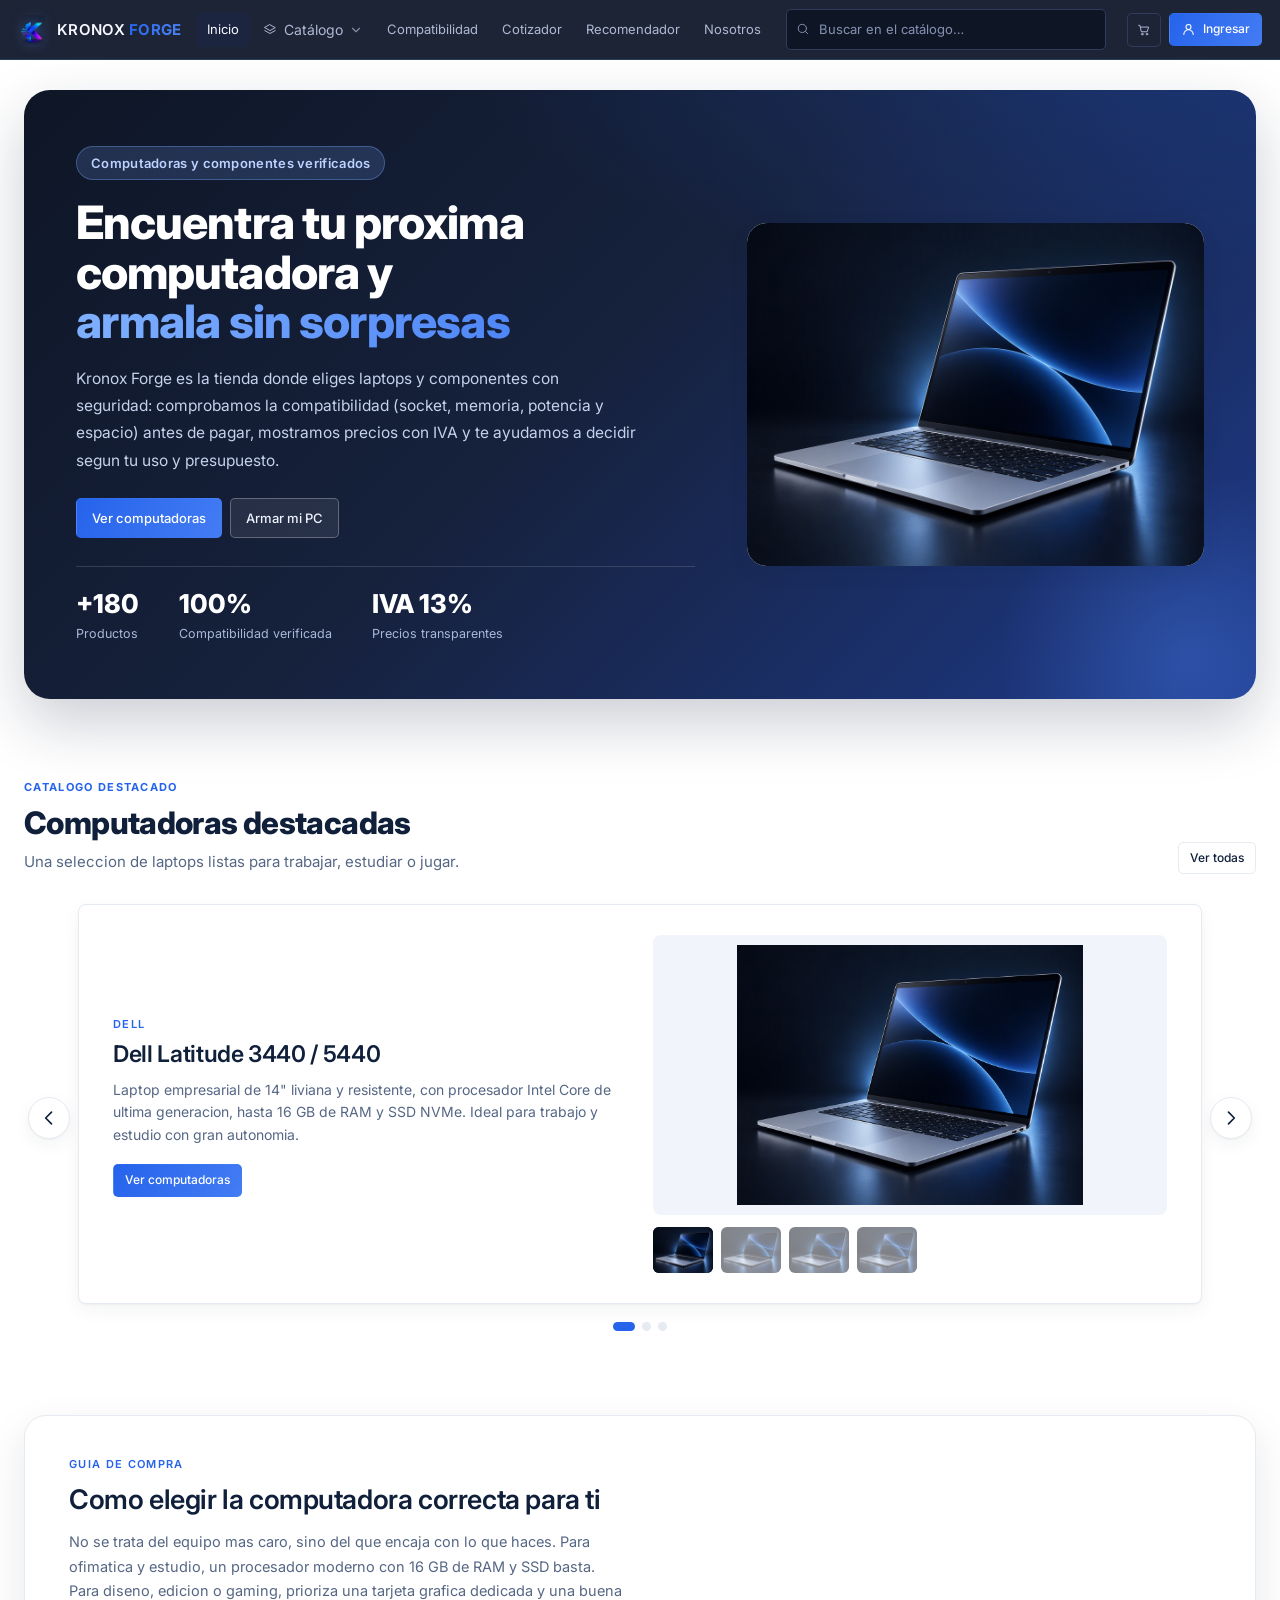
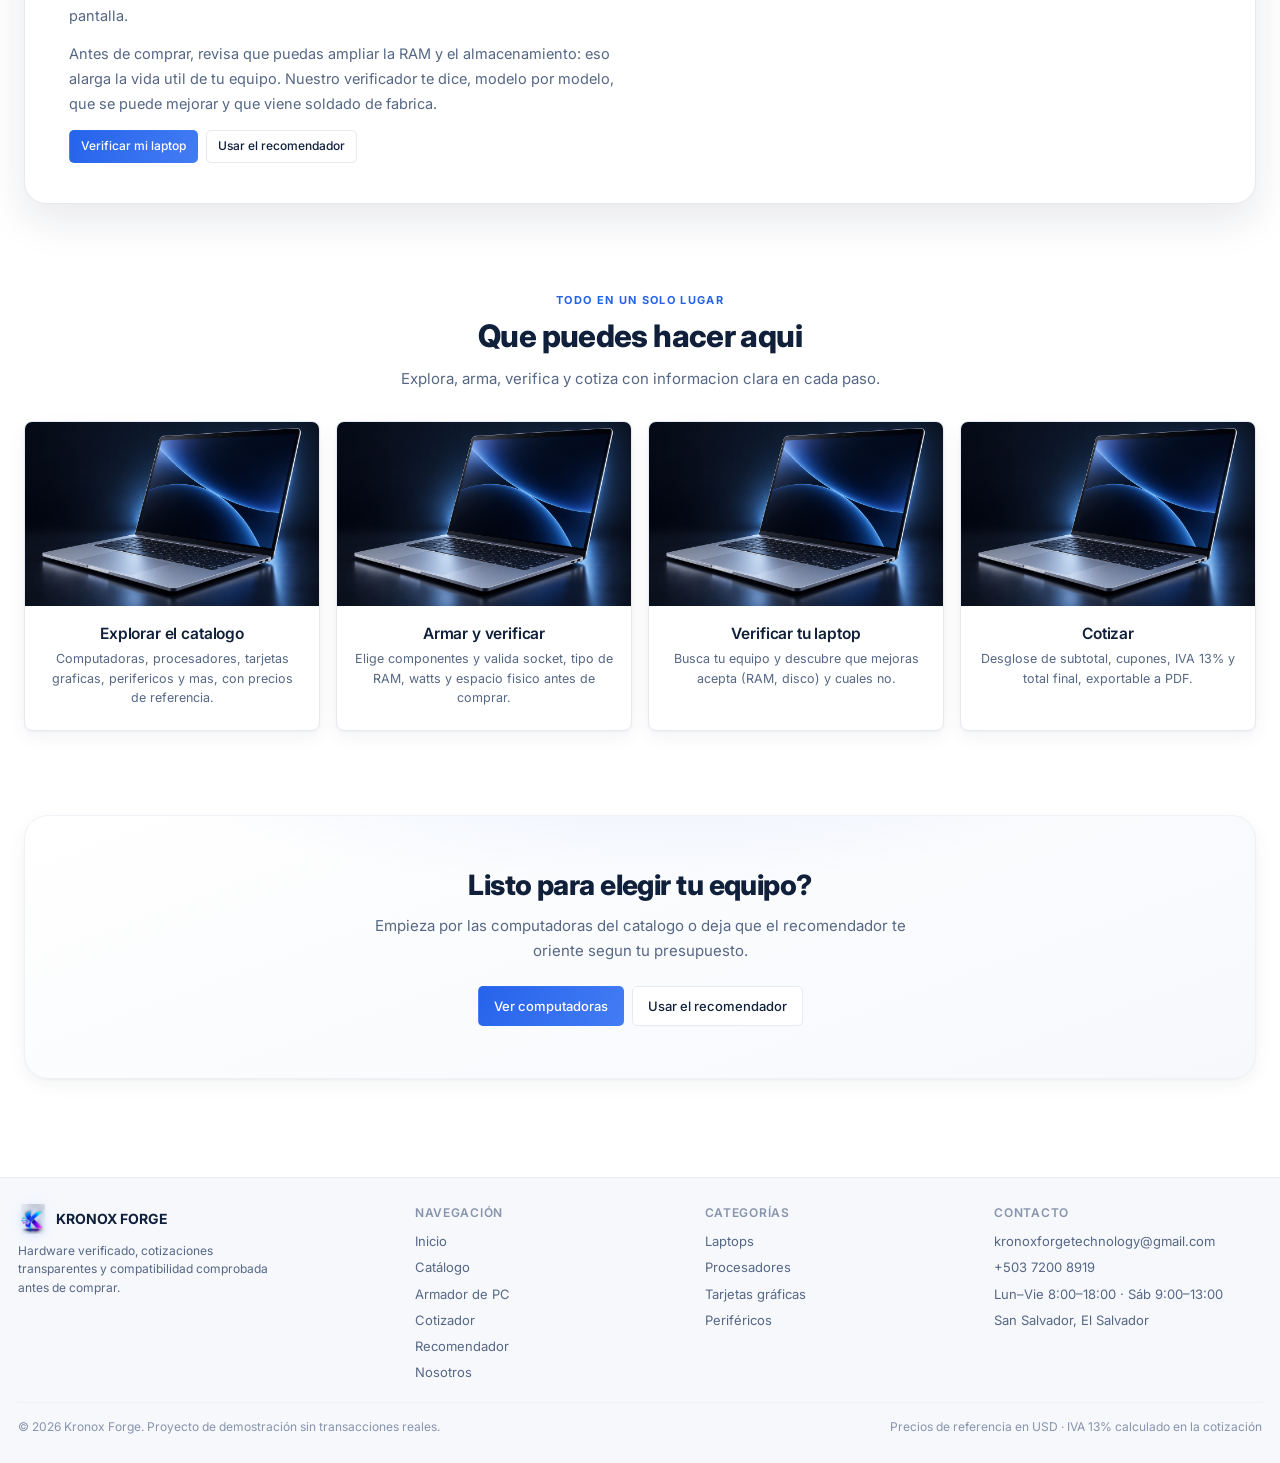
==== commit 3140c0a7: "Add files via upload" ====
--- a/index.html
+++ b/index.html
@@ -68,7 +68,7 @@
             <a class="btn btn-sm" href="recomendador.html">Usar el recomendador</a>
           </div>
         </div>
-        <div class="editorial-img" style="background-image:url('img/Inicio imagnes/guia-compra.png')"></div>
+        <div class="editorial-img" style="background-image:url('img/inicio-imagnes/guia-compra.png')"></div>
       </article>
     </section>
 
@@ -80,19 +80,19 @@
       </div>
       <div class="tiles">
         <a class="tile" href="catalogo.html">
-          <span class="tile-img"><img src="img/Inicio imagnes/laptops muestras.pmg.jpg" alt="Computadoras de muestra" loading="lazy"></span>
+          <span class="tile-img"><img src="img/inicio-imagnes/laptops-muestras-pmg.jpg" alt="Computadoras de muestra" loading="lazy"></span>
           <span class="tile-tx"><h3>Explorar el catalogo</h3><p>Computadoras, procesadores, tarjetas graficas, perifericos y mas, con precios de referencia.</p></span>
         </a>
         <a class="tile" href="compatibilidad.html">
-          <span class="tile-img"><img src="img/Inicio imagnes/armado-cpu.png" alt="Armado de PC" loading="lazy"></span>
+          <span class="tile-img"><img src="img/inicio-imagnes/armado-cpu.png" alt="Armado de PC" loading="lazy"></span>
           <span class="tile-tx"><h3>Armar y verificar</h3><p>Elige componentes y valida socket, tipo de RAM, watts y espacio fisico antes de comprar.</p></span>
         </a>
         <a class="tile" href="compatibilidad.html">
-          <span class="tile-img"><img src="img/Inicio imagnes/verificar-laptop.png" alt="Verificacion de laptop" loading="lazy"></span>
+          <span class="tile-img"><img src="img/inicio-imagnes/verificar-laptop.png" alt="Verificacion de laptop" loading="lazy"></span>
           <span class="tile-tx"><h3>Verificar tu laptop</h3><p>Busca tu equipo y descubre que mejoras acepta (RAM, disco) y cuales no.</p></span>
         </a>
         <a class="tile" href="cotizador.html">
-          <span class="tile-img"><img src="img/Inicio imagnes/cotizar.png" alt="Cotizacion" loading="lazy"></span>
+          <span class="tile-img"><img src="img/inicio-imagnes/cotizar.png" alt="Cotizacion" loading="lazy"></span>
           <span class="tile-tx"><h3>Cotizar</h3><p>Desglose de subtotal, cupones, IVA 13% y total final, exportable a PDF.</p></span>
         </a>
       </div>
@@ -136,9 +136,9 @@
 
   (function () {
     var HERO_IMAGES = [
-      'img/Inicio imagnes/PC Gamer Vanguard Alfa.png',
-      'img/Inicio imagnes/Ram Emsamblaje.png',
-      'img/Inicio imagnes/laptops muestras.pmg.jpg'
+      'img/inicio-imagnes/pc-gamer-vanguard-alfa.png',
+      'img/inicio-imagnes/ram-emsamblaje.png',
+      'img/inicio-imagnes/laptops-muestras-pmg.jpg'
     ];
     var box = document.getElementById('heroCarousel');
     if (!box) return;
@@ -161,22 +161,22 @@
         brand: 'Dell',
         name: 'Dell Latitude 3440 / 5440',
         desc: 'Laptop empresarial de 14" liviana y resistente, con procesador Intel Core de ultima generacion, hasta 16 GB de RAM y SSD NVMe. Ideal para trabajo y estudio con gran autonomia.',
-        dir: 'img/Computadoras Destacadas/Computadora Dell/',
-        images: ['Dell Latitude 3440  5440.png', 'Dell Latitude 3440 54401.png', 'Dell Latitude 3440 54402.png', 'Dell Latitude 3440 54403.png']
+        dir: 'img/computadoras-destacadas/computadora-dell/',
+        images: ['dell-latitude-3440-5440.png', 'dell-latitude-3440-54401.png', 'dell-latitude-3440-54402.png', 'dell-latitude-3440-54403.png']
       },
       {
         brand: 'Lenovo',
         name: 'Lenovo IdeaPad Pro 5',
         desc: 'Portatil de 14" con pantalla nitida, chasis de aluminio y gran rendimiento multitarea. Equilibrio entre portabilidad y potencia para creativos y uso diario exigente.',
-        dir: 'img/Computadoras Destacadas/Computadora Lenovo/',
-        images: ['Lenovo IdeaPad PRO 5.png', 'Lenovo IdeaPad PRO 6.png', 'Lenovo IdeaPad PRO 7.png', 'IdeaPad Pro 5 lenovo.png', 'IdeaPad Pro 5 lenovo1.png', 'IdeaPad Pro 5 lenovo2.png', 'IdeaPad Pro 5 lenovo3.png', 'IdeaPad Pro 5 lenovo4.png', 'IdeaPad Pro 5 lenovo5.png']
+        dir: 'img/computadoras-destacadas/computadora-lenovo/',
+        images: ['lenovo-ideapad-pro-5.png', 'lenovo-ideapad-pro-6.png', 'lenovo-ideapad-pro-7.png', 'ideapad-pro-5-lenovo.png', 'ideapad-pro-5-lenovo1.png', 'ideapad-pro-5-lenovo2.png', 'ideapad-pro-5-lenovo3.png', 'ideapad-pro-5-lenovo4.png', 'ideapad-pro-5-lenovo5.png']
       },
       {
         brand: 'ASUS',
         name: 'ASUS Zenbook 14 OLED',
         desc: 'Ultrabook premium de 14" con pantalla OLED, chasis delgado de ~1.2 kg y gran bateria. Perfecta para quienes buscan diseno, color preciso y portabilidad.',
-        dir: 'img/Computadoras Destacadas/computadora Azus/',
-        images: ['ASUS Zenbook 14 OLED.png', 'ASUS Zenbook 14 OLED1.png', 'ASUS Zenbook 14 OLED2.png', 'ASUS Zenbook 14 OLED3.png', 'ASUS Zenbook 14 OLED5.png', 'ASUS Zenbook 14 OLED6.png', 'ASUS Zenbook 14 OLED7.png']
+        dir: 'img/computadoras-destacadas/computadora-azus/',
+        images: ['asus-zenbook-14-oled.png', 'asus-zenbook-14-oled1.png', 'asus-zenbook-14-oled2.png', 'asus-zenbook-14-oled3.png', 'asus-zenbook-14-oled5.png', 'asus-zenbook-14-oled6.png', 'asus-zenbook-14-oled7.png']
       }
     ];
     var track = document.getElementById('featTrack');
--- a/css/style.css
+++ b/css/style.css
@@ -382,6 +382,33 @@
 .toggle-group button.active { background: var(--accent-soft); color: var(--accent); }
 .toggle-group button:hover:not(.active) { background: var(--surface); color: var(--text); }
 
+/* Carrusel de marcas (lista paginada con flechas) */
+.brand-carousel {
+  display: flex; align-items: center; gap: 8px; margin-top: 2px;
+}
+.brand-viewport {
+  flex: 1 1 auto; min-width: 0; min-height: 64px;
+  display: flex; align-items: center;
+}
+.brand-viewport .chips { width: 100%; }
+.brand-nav {
+  flex: 0 0 auto; width: 30px; height: 30px; display: grid; place-items: center;
+  border: 1px solid var(--border); border-radius: 50%; background: transparent;
+  color: var(--text); font-size: 13px; line-height: 1; cursor: pointer;
+  transition: all var(--t); user-select: none;
+}
+.brand-nav:hover:not(:disabled) { border-color: var(--accent); color: var(--accent); background: var(--accent-soft); }
+.brand-nav:disabled { opacity: .35; cursor: not-allowed; }
+.brand-dots {
+  display: flex; flex-wrap: wrap; justify-content: center; gap: 6px; margin-top: 10px;
+}
+.brand-dot {
+  width: 7px; height: 7px; padding: 0; border: none; border-radius: 50%;
+  background: var(--border); cursor: pointer; transition: all var(--t);
+}
+.brand-dot:hover { background: var(--hover-border); }
+.brand-dot.active { background: var(--accent); transform: scale(1.25); }
+
 /* Chips multiselect */
 .chips { display: flex; flex-wrap: wrap; gap: 6px; }
 .chip {
@@ -413,23 +440,38 @@
   background: var(--surface); color: var(--text); font: inherit; font-size: 13px; font-weight: 500;
   cursor: pointer; transition: all var(--t); white-space: nowrap;
 }
-/* Hover consistente: NUNCA se vuelve blanco; queda un tinte azul legible */
-.btn:hover { border-color: var(--accent); background: var(--accent-soft); color: var(--accent); }
-.btn:hover svg { color: var(--accent); }
+/* Hover consistente: NUNCA se vuelve blanco; queda un tinte azul legible.
+   El hover se limita a dispositivos con puntero real (@media hover) para que
+   en moviles/tactiles el boton NO quede "pegado" en estado hover (viendose
+   blanco/claro) despues de tocarlo. */
+@media (hover: hover) {
+  .btn:hover { border-color: var(--accent); background: var(--accent-soft); color: var(--accent); }
+  .btn:hover svg { color: var(--accent); }
+  /* El primario conserva SIEMPRE su degradado al pasar el cursor */
+  .btn-primary:hover { background-image: var(--grad); background-color: transparent; background-size: 140% 140%; background-position: 100% 0; border-color: transparent; color: #fff; filter: brightness(1.05); }
+  .btn-primary:hover svg { color: #fff; }
+  .btn-ghost:hover { background: var(--surface); color: var(--text); border-color: var(--border); }
+  .btn-ok:hover { background: #15803D; border-color: transparent; color: #fff; filter: brightness(1.03); }
+  .btn-ok:hover svg { color: #fff; }
+  .btn-danger:hover { background: #B91C1C; border-color: transparent; color: #fff; filter: brightness(1.03); }
+  .btn-danger:hover svg { color: #fff; }
+  .btn-clear:hover { background: var(--err-soft); border-color: var(--err); color: var(--err); }
+  .btn-clear:hover svg { color: var(--err); }
+}
 .btn:active { transform: translateY(1px); }
 .btn:disabled { opacity: 0.45; cursor: not-allowed; transform: none; }
+/* Al hacer clic (focus/active) el boton mantiene su aspecto, nunca se queda blanco */
+.btn:focus { outline: none; }
+.btn:focus-visible { outline: 2px solid var(--accent); outline-offset: 2px; }
 .btn-primary { background: var(--grad); background-size: 140% 140%; border-color: transparent; color: #fff; }
-.btn-primary:hover { background-position: 100% 0; border-color: transparent; filter: brightness(1.05); }
+.btn-primary:focus, .btn-primary:active { background-image: var(--grad); background-color: transparent; background-size: 140% 140%; border-color: transparent; color: #fff; }
+.btn-primary:focus svg, .btn-primary:active svg { color: #fff; }
 .btn-ghost { background: transparent; border-color: transparent; color: var(--muted); }
-.btn-ghost:hover { background: var(--surface); color: var(--text); border-color: var(--border); }
 .btn-ok { background: var(--ok); border-color: transparent; color: #fff; }
-.btn-ok:hover { background: #15803D; border-color: transparent; color: #fff; filter: brightness(1.03); }
+.btn-ok:focus, .btn-ok:active { background: var(--ok); border-color: transparent; color: #fff; }
 .btn-danger { background: var(--err); border-color: transparent; color: #fff; }
-.btn-danger:hover { background: #B91C1C; border-color: transparent; color: #fff; filter: brightness(1.03); }
+.btn-danger:focus, .btn-danger:active { background: var(--err); border-color: transparent; color: #fff; }
 .btn-clear { color: var(--err); }
-.btn-clear:hover { background: var(--err-soft); border-color: var(--err); color: var(--err); }
-.btn-clear:hover svg { color: var(--err); }
-.btn-clear:hover { background: var(--err-soft); border-color: var(--err); color: var(--err); }
 .btn-sm { padding: 6px 11px; font-size: 12px; }
 .btn-block { width: 100%; }
 .btn-group { display: flex; gap: 8px; flex-wrap: wrap; }
--- a/css/style2.css
+++ b/css/style2.css
@@ -862,9 +862,12 @@
 .check-line b { color: var(--text); font-weight: 700; }
 .auth-divider { display: flex; align-items: center; gap: 12px; margin: 15px 0 12px; color: var(--muted); font-size: 12.5px; }
 .auth-divider::before, .auth-divider::after { content: ''; flex: 1; height: 1px; background: var(--border); }
-.auth-social { display: grid; grid-template-columns: 1fr 1fr; gap: 12px; }
+.auth-social { display: flex; flex-direction: column; align-items: center; gap: 12px; }
+.auth-soc-google { width: 100%; display: flex; justify-content: center; }
+.auth-soc-google > div[role="button"], .auth-soc-google iframe { margin: 0 auto !important; }
 .auth-soc {
   display: inline-flex; align-items: center; justify-content: center; gap: 9px;
+  width: 100%;
   padding: 11px 10px; border: 1px solid var(--border); border-radius: 12px;
   background: var(--surface); color: var(--text); font-weight: 600; font-size: 14px; cursor: pointer;
 }
@@ -1002,6 +1005,67 @@
 }
 
 /* ============================================================
+   DATOS DE COMPRA (ventana emergente antes de pagar)
+   ============================================================ */
+.co-modal { position: relative; padding: 24px 24px 22px; max-height: 86vh; overflow-y: auto; }
+.co-x { position: absolute; top: 12px; right: 12px; background: transparent; border: none; cursor: pointer; color: #7b828e; }
+.co-x:hover { color: #fff; }
+.co-head { text-align: center; margin-bottom: 16px; }
+.co-ic {
+  width: 48px; height: 48px; margin: 0 auto 10px; border-radius: 50%;
+  display: flex; align-items: center; justify-content: center;
+  background: rgba(56,132,255,.14); color: #4f9bff;
+}
+.co-ic svg { width: 24px; height: 24px; }
+.co-ic svg, .co-section h4 svg { flex: none; }
+.co-modal svg, .pay2-modal svg { max-width: 24px; max-height: 24px; }
+.co-modal .co-ic svg { max-width: 24px; max-height: 24px; }
+.co-head h3 { margin: 0; font-size: 20px; font-weight: 800; color: #fff; }
+.co-head p { margin: 4px 0 0; font-size: 13px; color: #8b93a1; }
+.co-section { border: 1px solid #23272f; border-radius: 12px; padding: 14px 14px 4px; margin-bottom: 14px; background: #14171c; }
+.co-section h4 { margin: 0 0 12px; font-size: 12.5px; font-weight: 800; letter-spacing: .03em; color: #cfd6e0; display: flex; align-items: center; gap: 8px; }
+.co-section h4 svg { width: 16px; height: 16px; color: #4f9bff; }
+.co-modal .field { display: block; margin-bottom: 12px; }
+.co-modal .field > span { display: block; margin-bottom: 5px; font-size: 11px; font-weight: 700; letter-spacing: .04em; text-transform: uppercase; color: #8b93a1; }
+.co-modal .field input {
+  width: 100%; padding: 11px 12px; border-radius: 10px;
+  background: #171a20; border: 1px solid #2a2f39; color: #fff; font-size: 14px;
+}
+.co-modal .field input::placeholder { color: #6b7280; }
+.co-modal .field input:focus { outline: none; border-color: #4f9bff; box-shadow: 0 0 0 3px rgba(56,132,255,.18); }
+.co-check { display: flex; align-items: center; gap: 9px; font-size: 13px; color: #c6ccd6; margin-bottom: 12px; cursor: pointer; }
+.co-check input { width: 16px; height: 16px; accent-color: #4f9bff; }
+.co-modal .err-text { color: #ff7a7a; font-size: 12.5px; min-height: 16px; margin-bottom: 4px; }
+.co-modal .hidden { display: none; }
+
+/* ============================================================
+   SEGUIMIENTO / SIMULACION DE ENTREGA (pedido realizado)
+   ============================================================ */
+.track { display: flex; justify-content: space-between; gap: 4px; margin: 10px 0 6px; }
+.track-step { flex: 1; text-align: center; position: relative; }
+.track-step::before {
+  content: ''; position: absolute; top: 11px; left: -50%; width: 100%; height: 3px;
+  background: var(--border, #e3e8ef); z-index: 0;
+}
+.track-step:first-child::before { display: none; }
+.track-step .dot {
+  position: relative; z-index: 1; width: 24px; height: 24px; margin: 0 auto 6px;
+  border-radius: 50%; background: var(--surface-2, #eef1f5); border: 2px solid var(--border, #d6dce4);
+  display: flex; align-items: center; justify-content: center; color: #fff; transition: .35s;
+}
+.track-step .dot svg { width: 13px; height: 13px; opacity: 0; transition: .3s; }
+.track-step small { font-size: 10.5px; color: var(--muted, #94a3b8); line-height: 1.3; display: block; }
+.track-step.done .dot { background: #2dbe6e; border-color: #2dbe6e; }
+.track-step.done .dot svg { opacity: 1; }
+.track-step.done::before { background: #2dbe6e; }
+.track-step.done small { color: var(--text, #1b2430); font-weight: 600; }
+.track-eta { font-size: 12.5px; color: var(--muted, #64748b); margin: 4px 0 14px; min-height: 16px; }
+
+@media (max-width: 480px) {
+  .track-step small { font-size: 9px; }
+}
+
+/* ============================================================
    COMENTARIOS (pagina Nosotros)
    ============================================================ */
 .cmt-area {
@@ -1035,3 +1099,115 @@
 @media (max-width: 520px) {
   .cmt-acts .btn { padding: 5px 7px; }
 }
+
+/* ============================================================
+   Reseñas globales (nosotros.html) — estilo tarjetas
+   ============================================================ */
+.rv-headline { display: flex; justify-content: space-between; align-items: flex-end; gap: 14px; flex-wrap: wrap; margin-bottom: 14px; }
+.rv-headline h3 { margin: 0 0 2px; font-size: 20px; font-weight: 800; color: var(--text); }
+.rv-avg { display: flex; align-items: center; gap: 8px; font-size: 13px; font-weight: 700; color: var(--muted); white-space: nowrap; }
+.rv-note { margin: 0 0 14px; padding: 9px 12px; border-radius: 10px; background: var(--warn-soft); color: var(--warn); font-size: 12.5px; }
+
+.rv-stars { display: inline-flex; gap: 2px; font-size: 16px; line-height: 1; }
+.rv-star { color: #d7dce6; }
+.rv-star.on { color: #f5b301; }
+
+/* Formulario de reseña */
+.rv-form { background: var(--bg-alt); border: 1px solid var(--border-soft); border-radius: 14px; padding: 16px; margin-bottom: 22px; }
+.rv-form-row { display: flex; align-items: center; gap: 12px; flex-wrap: wrap; margin-bottom: 12px; }
+.rv-form-lbl { font-size: 11px; font-weight: 800; letter-spacing: .05em; text-transform: uppercase; color: var(--muted-2); }
+.rv-rate { display: inline-flex; gap: 4px; }
+.rv-rate-star { background: transparent; border: none; cursor: pointer; font-size: 26px; line-height: 1; color: #d7dce6; padding: 0 1px; transition: color .12s, transform .12s; }
+.rv-rate-star:hover { transform: scale(1.12); }
+.rv-rate-star.on { color: #f5b301; }
+.rv-area, .rv-select { width: 100%; box-sizing: border-box; border: 1px solid var(--border-soft); border-radius: 10px; padding: 11px 12px; font: inherit; font-size: 14px; color: var(--text); background: var(--card); resize: vertical; }
+.rv-area:focus, .rv-select:focus { outline: none; border-color: var(--accent); box-shadow: 0 0 0 3px var(--accent-soft); }
+.rv-select { margin-top: 10px; cursor: pointer; }
+.rv-form .err-text { min-height: 16px; }
+.rv-form .btn-primary { margin-top: 4px; }
+
+.rv-login { background: var(--bg-alt); border: 1px dashed var(--border-soft); border-radius: 14px; padding: 18px; text-align: center; margin-bottom: 22px; }
+.rv-login p { margin: 0 0 10px; }
+
+/* Rejilla de tarjetas */
+.rv-grid { display: grid; grid-template-columns: repeat(auto-fill, minmax(250px, 1fr)); gap: 16px; }
+.rv-empty { color: var(--muted); font-size: 14px; margin: 8px 0 0; }
+
+.rv-card { position: relative; background: var(--card); border: 1px solid var(--border-soft); border-radius: 16px; padding: 22px 20px 18px; box-shadow: 0 6px 18px rgba(16,32,59,.06); display: flex; flex-direction: column; overflow: hidden; }
+.rv-quote { position: absolute; top: 6px; right: 14px; font-size: 56px; line-height: 1; font-family: Georgia, 'Times New Roman', serif; color: var(--accent); opacity: .16; pointer-events: none; }
+.rv-text { margin: 0 0 14px; font-size: 14px; line-height: 1.6; color: var(--text); word-break: break-word; }
+.rv-card .rv-stars { margin-bottom: 14px; }
+.rv-div { border: 0; border-top: 1px solid var(--border-soft); margin: 0 0 12px; }
+.rv-foot { display: flex; flex-direction: column; gap: 2px; }
+.rv-name { font-size: 14px; font-weight: 800; color: var(--text); }
+.rv-meta { font-size: 12px; color: var(--muted); }
+.rv-meta i { font-style: normal; color: var(--accent); font-weight: 600; }
+
+.rv-acts { position: absolute; top: 12px; left: 14px; display: flex; gap: 6px; }
+.rv-act { width: 28px; height: 28px; display: inline-flex; align-items: center; justify-content: center; border: 1px solid var(--border-soft); border-radius: 8px; background: var(--card); color: var(--muted); cursor: pointer; transition: all .12s; }
+.rv-act svg { width: 15px; height: 15px; }
+.rv-act:hover { color: var(--accent); border-color: var(--accent); }
+.rv-act-del:hover { color: var(--err); border-color: var(--err); }
+
+@media (max-width: 560px) {
+  .rv-grid { grid-template-columns: 1fr; }
+  .rv-headline { align-items: flex-start; }
+  .rv-form-row { align-items: flex-start; flex-direction: column; gap: 6px; }
+}
+
+/* ============================================================
+   Cotizador — portón de inicio de sesión obligatorio
+   ============================================================ */
+.quote-gate { grid-column: 1 / -1; text-align: center; max-width: 460px; margin: 10px auto; }
+.quote-gate-ic { width: 56px; height: 56px; margin: 0 auto 14px; border-radius: 50%; display: flex; align-items: center; justify-content: center; background: var(--accent-soft); color: var(--accent); }
+.quote-gate-ic svg { width: 28px; height: 28px; }
+.quote-gate h3 { margin: 0 0 6px; font-size: 20px; font-weight: 800; color: var(--text); }
+.quote-gate p { margin: 0 0 16px; }
+@media (max-width: 560px) {
+  .quote-gate { padding: 22px 18px; }
+}
+
+/* ============================================================
+   RECOMENDADOR — estilo propio para movil / tablet
+   (el layout de escritorio de 2 columnas se rompia en pantallas
+   pequenas porque el grid-2 trae grid-template-columns en linea;
+   aqui se fuerza una sola columna y se adaptan pestanas y tarjetas)
+   ============================================================ */
+@media (max-width: 820px) {
+  /* El formulario y los resultados se apilan en una sola columna */
+  [data-page="recomendador"] .grid-2 {
+    display: block !important;
+    grid-template-columns: 1fr !important;
+  }
+  [data-page="recomendador"] #viewPerfil .grid-2 > div { margin-bottom: 16px; }
+  [data-page="recomendador"] #viewPerfil .grid-2 > div:last-child { margin-bottom: 0; }
+
+  /* Pestanas a todo el ancho y que puedan partirse en dos lineas */
+  [data-page="recomendador"] .tabs {
+    max-width: 100% !important;
+    width: 100%;
+    flex-wrap: wrap;
+  }
+  [data-page="recomendador"] .tabs .tab { flex: 1 1 auto; text-align: center; }
+
+  /* Menos relleno en las tarjetas para aprovechar el ancho */
+  [data-page="recomendador"] .card-pad-lg { padding: 16px; }
+
+  /* El panel con scroll de resultados no debe ocupar toda la pantalla */
+  [data-page="recomendador"] .rec-scroll { max-height: none; padding: 4px; }
+  [data-page="recomendador"] .rec-grid3 { padding: 10px; gap: 14px 12px; }
+
+  /* El verificador de upgrade tambien a ancho completo */
+  [data-page="recomendador"] #viewUpgrade .card[style*="max-width"] { max-width: 100% !important; }
+}
+
+@media (max-width: 520px) {
+  /* En movil: todo en una columna, tarjetas de resultado mas grandes */
+  [data-page="recomendador"] .rec-grid3,
+  [data-page="recomendador"] .rec-grid3-perfil {
+    grid-template-columns: 1fr !important;
+  }
+  [data-page="recomendador"] .rc3-img { height: 150px; }
+  [data-page="recomendador"] .rc3-name { font-size: 14px; -webkit-line-clamp: 3; }
+  [data-page="recomendador"] .tabs .tab { font-size: 13px; padding: 10px 8px; }
+}
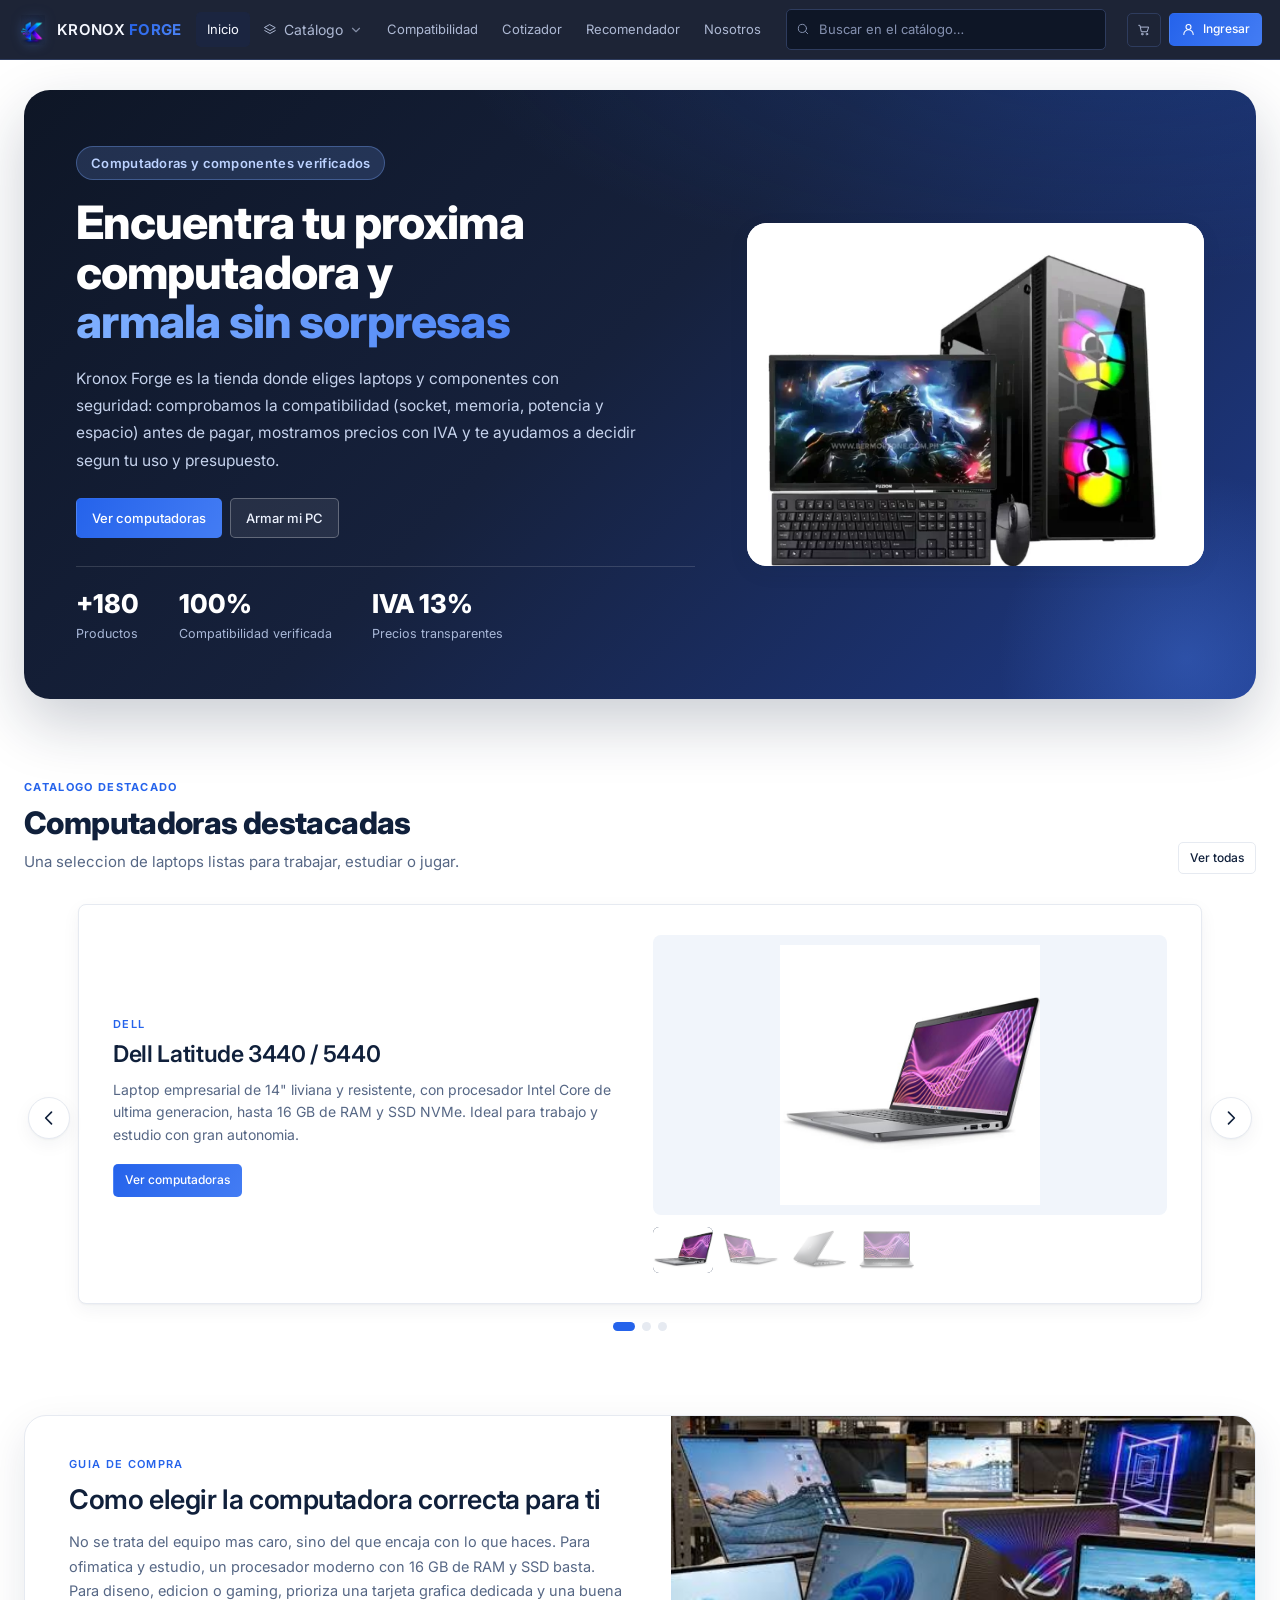
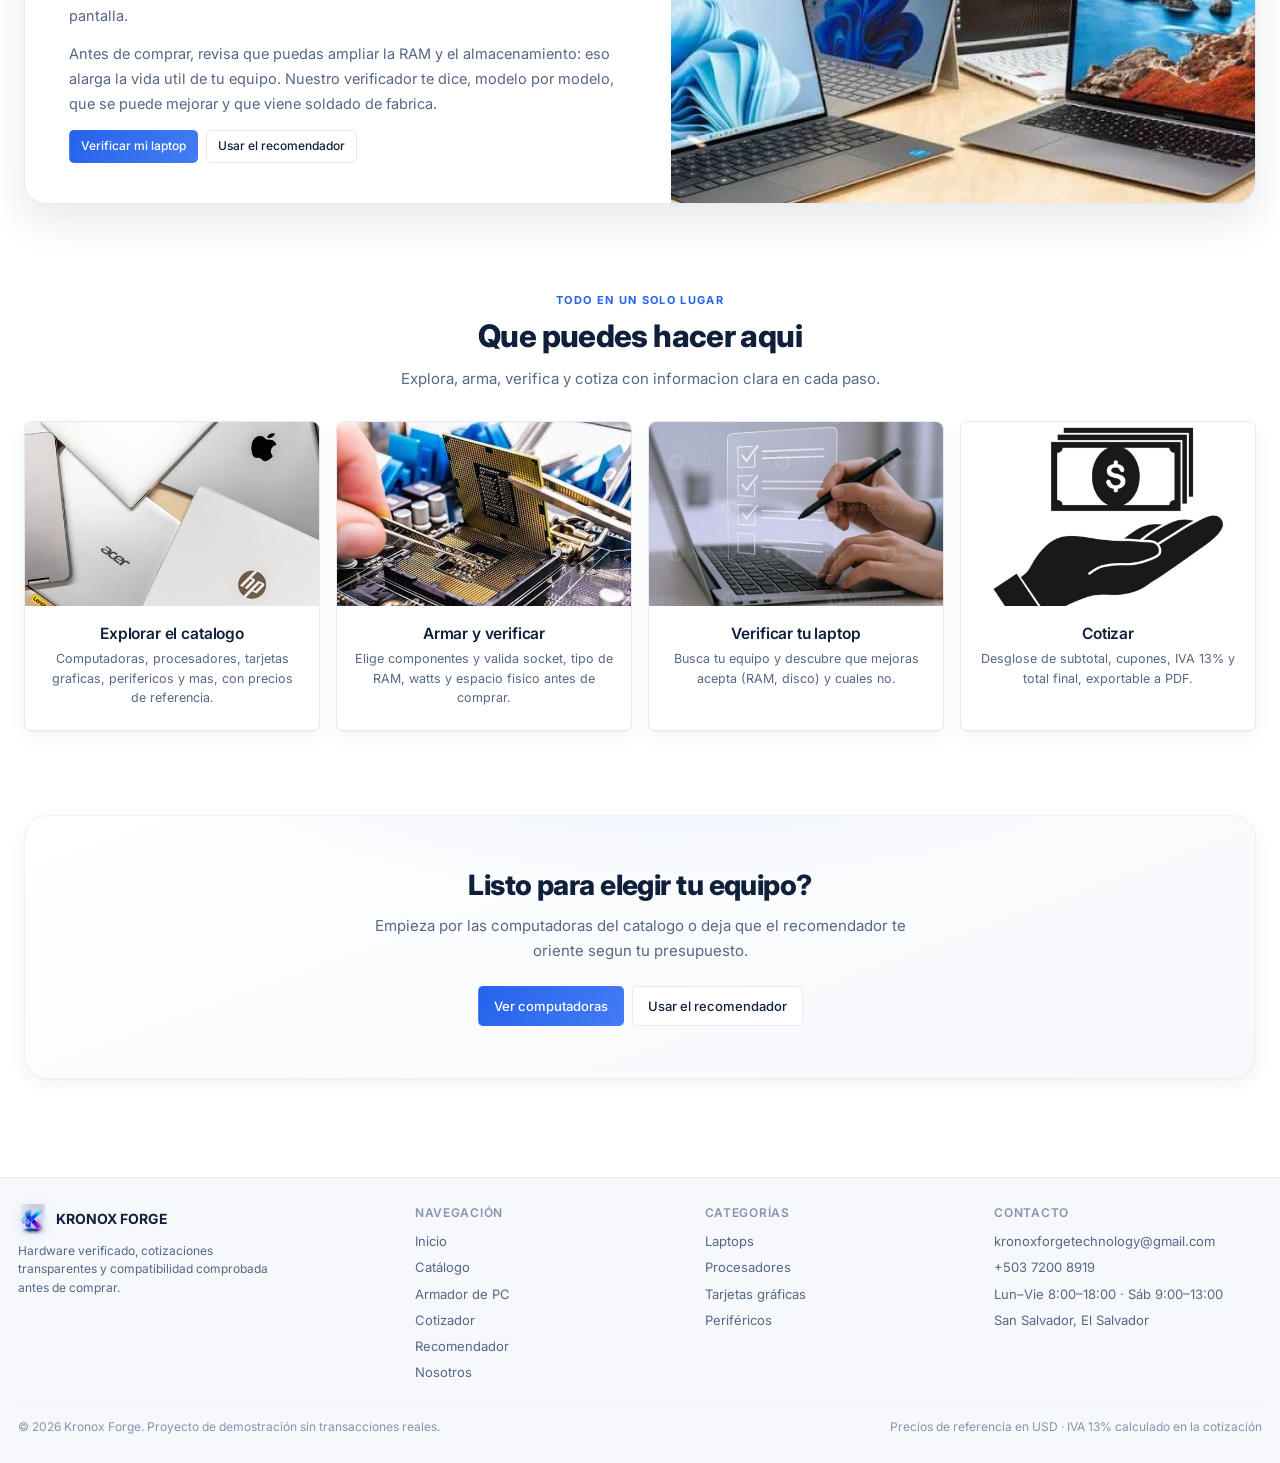
==== commit 897b84c8: "Add files via upload" ====
--- a/index.html
+++ b/index.html
@@ -68,7 +68,7 @@
             <a class="btn btn-sm" href="recomendador.html">Usar el recomendador</a>
           </div>
         </div>
-        <div class="editorial-img" style="background-image:url('img/inicio-imagnes/guia-compra.png')"></div>
+        <div class="editorial-img" style="background-image:url('img/Inicio imagnes/guia-compra.png')"></div>
       </article>
     </section>
 
@@ -80,19 +80,19 @@
       </div>
       <div class="tiles">
         <a class="tile" href="catalogo.html">
-          <span class="tile-img"><img src="img/inicio-imagnes/laptops-muestras-pmg.jpg" alt="Computadoras de muestra" loading="lazy"></span>
+          <span class="tile-img"><img src="img/Inicio imagnes/laptops muestras.pmg.jpg" alt="Computadoras de muestra" loading="lazy"></span>
           <span class="tile-tx"><h3>Explorar el catalogo</h3><p>Computadoras, procesadores, tarjetas graficas, perifericos y mas, con precios de referencia.</p></span>
         </a>
         <a class="tile" href="compatibilidad.html">
-          <span class="tile-img"><img src="img/inicio-imagnes/armado-cpu.png" alt="Armado de PC" loading="lazy"></span>
+          <span class="tile-img"><img src="img/Inicio imagnes/armado-cpu.png" alt="Armado de PC" loading="lazy"></span>
           <span class="tile-tx"><h3>Armar y verificar</h3><p>Elige componentes y valida socket, tipo de RAM, watts y espacio fisico antes de comprar.</p></span>
         </a>
         <a class="tile" href="compatibilidad.html">
-          <span class="tile-img"><img src="img/inicio-imagnes/verificar-laptop.png" alt="Verificacion de laptop" loading="lazy"></span>
+          <span class="tile-img"><img src="img/Inicio imagnes/verificar-laptop.png" alt="Verificacion de laptop" loading="lazy"></span>
           <span class="tile-tx"><h3>Verificar tu laptop</h3><p>Busca tu equipo y descubre que mejoras acepta (RAM, disco) y cuales no.</p></span>
         </a>
         <a class="tile" href="cotizador.html">
-          <span class="tile-img"><img src="img/inicio-imagnes/cotizar.png" alt="Cotizacion" loading="lazy"></span>
+          <span class="tile-img"><img src="img/Inicio imagnes/cotizar.png" alt="Cotizacion" loading="lazy"></span>
           <span class="tile-tx"><h3>Cotizar</h3><p>Desglose de subtotal, cupones, IVA 13% y total final, exportable a PDF.</p></span>
         </a>
       </div>
@@ -136,9 +136,9 @@
 
   (function () {
     var HERO_IMAGES = [
-      'img/inicio-imagnes/pc-gamer-vanguard-alfa.png',
-      'img/inicio-imagnes/ram-emsamblaje.png',
-      'img/inicio-imagnes/laptops-muestras-pmg.jpg'
+      'img/Inicio imagnes/PC Gamer Vanguard Alfa.png',
+      'img/Inicio imagnes/Ram Emsamblaje.png',
+      'img/Inicio imagnes/laptops muestras.pmg.jpg'
     ];
     var box = document.getElementById('heroCarousel');
     if (!box) return;
@@ -161,22 +161,22 @@
         brand: 'Dell',
         name: 'Dell Latitude 3440 / 5440',
         desc: 'Laptop empresarial de 14" liviana y resistente, con procesador Intel Core de ultima generacion, hasta 16 GB de RAM y SSD NVMe. Ideal para trabajo y estudio con gran autonomia.',
-        dir: 'img/computadoras-destacadas/computadora-dell/',
-        images: ['dell-latitude-3440-5440.png', 'dell-latitude-3440-54401.png', 'dell-latitude-3440-54402.png', 'dell-latitude-3440-54403.png']
+        dir: 'img/Computadoras Destacadas/Computadora Dell/',
+        images: ['Dell Latitude 3440  5440.png', 'Dell Latitude 3440 54401.png', 'Dell Latitude 3440 54402.png', 'Dell Latitude 3440 54403.png']
       },
       {
         brand: 'Lenovo',
         name: 'Lenovo IdeaPad Pro 5',
         desc: 'Portatil de 14" con pantalla nitida, chasis de aluminio y gran rendimiento multitarea. Equilibrio entre portabilidad y potencia para creativos y uso diario exigente.',
-        dir: 'img/computadoras-destacadas/computadora-lenovo/',
-        images: ['lenovo-ideapad-pro-5.png', 'lenovo-ideapad-pro-6.png', 'lenovo-ideapad-pro-7.png', 'ideapad-pro-5-lenovo.png', 'ideapad-pro-5-lenovo1.png', 'ideapad-pro-5-lenovo2.png', 'ideapad-pro-5-lenovo3.png', 'ideapad-pro-5-lenovo4.png', 'ideapad-pro-5-lenovo5.png']
+        dir: 'img/Computadoras Destacadas/Computadora Lenovo/',
+        images: ['Lenovo IdeaPad PRO 5.png', 'Lenovo IdeaPad PRO 6.png', 'Lenovo IdeaPad PRO 7.png', 'IdeaPad Pro 5 lenovo.png', 'IdeaPad Pro 5 lenovo1.png', 'IdeaPad Pro 5 lenovo2.png', 'IdeaPad Pro 5 lenovo3.png', 'IdeaPad Pro 5 lenovo4.png', 'IdeaPad Pro 5 lenovo5.png']
       },
       {
         brand: 'ASUS',
         name: 'ASUS Zenbook 14 OLED',
         desc: 'Ultrabook premium de 14" con pantalla OLED, chasis delgado de ~1.2 kg y gran bateria. Perfecta para quienes buscan diseno, color preciso y portabilidad.',
-        dir: 'img/computadoras-destacadas/computadora-azus/',
-        images: ['asus-zenbook-14-oled.png', 'asus-zenbook-14-oled1.png', 'asus-zenbook-14-oled2.png', 'asus-zenbook-14-oled3.png', 'asus-zenbook-14-oled5.png', 'asus-zenbook-14-oled6.png', 'asus-zenbook-14-oled7.png']
+        dir: 'img/Computadoras Destacadas/computadora Azus/',
+        images: ['ASUS Zenbook 14 OLED.png', 'ASUS Zenbook 14 OLED1.png', 'ASUS Zenbook 14 OLED2.png', 'ASUS Zenbook 14 OLED3.png', 'ASUS Zenbook 14 OLED5.png', 'ASUS Zenbook 14 OLED6.png', 'ASUS Zenbook 14 OLED7.png']
       }
     ];
     var track = document.getElementById('featTrack');
